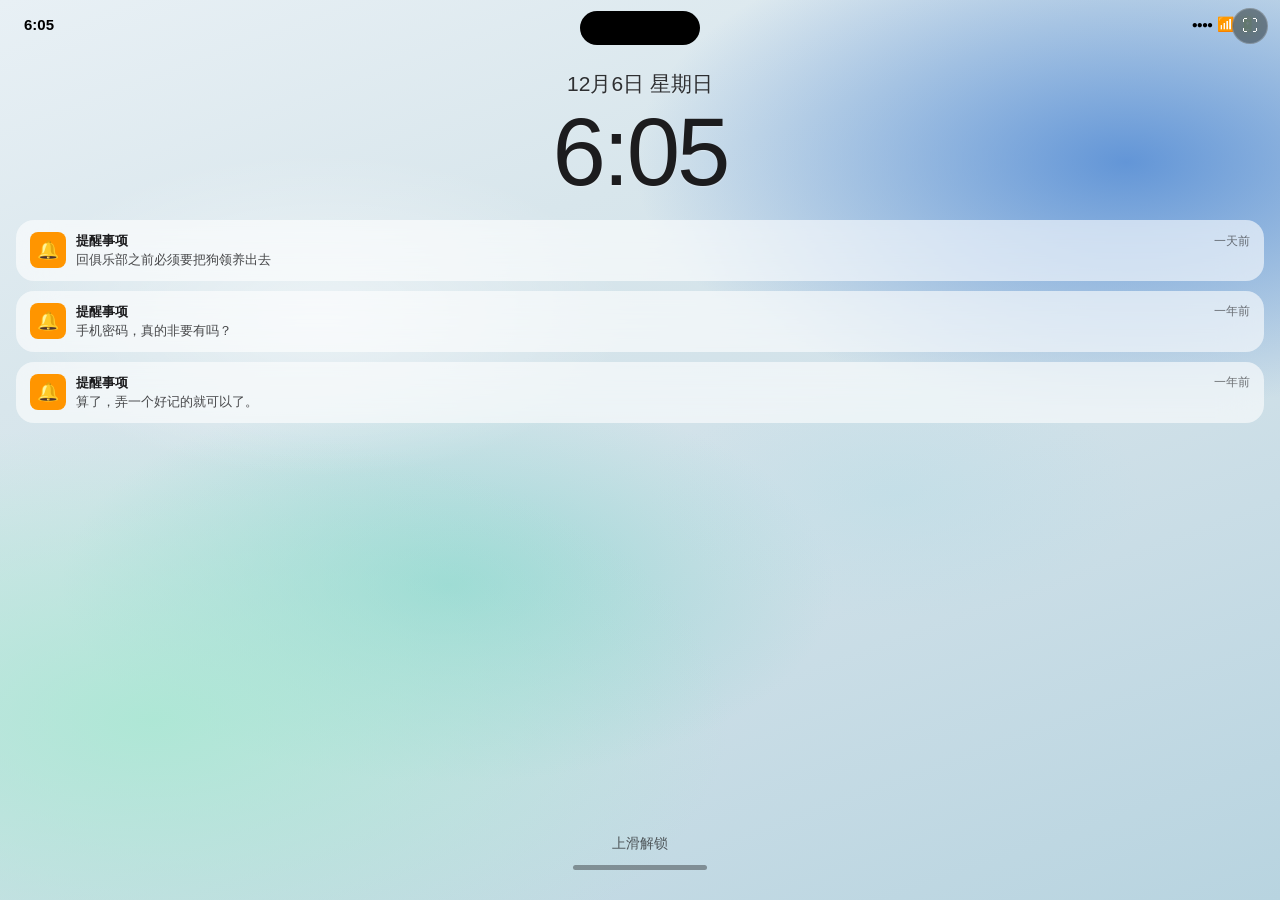
==== standalone.html @ 2657fec5 "Add files via upload" ====
<!DOCTYPE html><html lang="zh-CN"><head><meta charset="UTF-8"><meta name="viewport" content="width=device-width,initial-scale=1.0,maximum-scale=1.0,user-scalable=no"><title>iPhone Simulator</title><style>/* ============================================================
   iPhone Simulator — 样式表
   ============================================================ */
* { margin: 0; padding: 0; box-sizing: border-box; -webkit-tap-highlight-color: transparent; }
html, body {
  width: 100%;
  height: 100%;
  height: calc(var(--vh, 1vh) * 100);
  font-family: -apple-system, BlinkMacSystemFont, "SF Pro Display", "PingFang SC", "Helvetica Neue", sans-serif;
  background: #000;
  overflow: hidden;
  user-select: none;
  -webkit-text-size-adjust: 100%;
  position: fixed;
  top: 0;
  left: 0;
  right: 0;
  bottom: 0;
}

/* ===== 舞台背景 —— 全屏填充 ===== */
.stage {
  width: 100vw;
  height: 100%;
  height: calc(var(--vh, 1vh) * 100);
  min-height: 100%;
  min-height: calc(var(--vh, 1vh) * 100);
  display: block;
  background: #000;
  overflow: hidden;
}

/* ===== iPhone 容器 —— 全屏填充（无外壳边框） ===== */
.phone {
  position: relative;
  width: 100vw;
  height: 100%;
  height: calc(var(--vh, 1vh) * 100);
  min-height: 100%;
  min-height: calc(var(--vh, 1vh) * 100);
  background: #000;
  border-radius: 0;
  padding: 0;
  box-shadow: none;
  border: none;
  overflow: hidden;
}

/* 全屏模式下彻底去边框（兼容旧逻辑） */
.phone.fullscreen {
  width: 100vw !important;
  height: calc(var(--vh, 1vh) * 100) !important;
  border-radius: 0 !important;
  padding: 0 !important;
  box-shadow: none !important;
  border: none !important;
}
.phone.fullscreen .screen {
  border-radius: 0 !important;
}

/* ===== 移动端安全区适配 ===== */
.dynamic-island {
  top: max(8px, env(safe-area-inset-top));
}
.status-bar {
  padding-top: env(safe-area-inset-top);
  height: calc(44px + env(safe-area-inset-top));
}
.home-fab {
  bottom: calc(50px + env(safe-area-inset-bottom));
  right: 20px;
}

/* 全屏按钮 */
.fullscreen-btn {
  position: fixed;
  top: calc(8px + env(safe-area-inset-top));
  right: 12px;
  z-index: 9999;
  width: 36px;
  height: 36px;
  border-radius: 50%;
  background: rgba(0,0,0,0.4);
  backdrop-filter: blur(10px);
  border: 1px solid rgba(255,255,255,0.2);
  color: #fff;
  font-size: 16px;
  display: flex;
  align-items: center;
  justify-content: center;
  cursor: pointer;
}
.fullscreen-btn:active { transform: scale(0.9); }

/* ===== 屏幕 ===== */
.screen {
  position: relative;
  width: 100%;
  height: 100%;
  border-radius: 0;
  overflow: hidden;
  background: #000;
}

/* ===== 视图切换 ===== */
.view {
  position: absolute;
  inset: 0;
  display: none;
  flex-direction: column;
}
.view.active { display: flex; }
/* 只有非 App 视图使用淡入动画，App 视图使用自定义缩放动画 */
.lock-view.active,
.passcode-view.active,
.home-view.active {
  animation: fadeIn 0.3s ease;
}
@keyframes fadeIn { from { opacity: 0; } to { opacity: 1; } }
@keyframes slideUp { from { transform: translateY(100%); } to { transform: translateY(0); } }
@keyframes scaleIn { from { transform: scale(0.8); opacity: 0; } to { transform: scale(1); opacity: 1; } }

/* App 视图层级高于主屏，确保缩放动画时主屏可见于底层 */
.app-view { z-index: 10; }
.home-view { z-index: 1; }

/* ===== 状态栏 ===== */
.status-bar {
  position: absolute;
  top: 0; left: 0; right: 0;
  height: 44px;
  display: flex;
  align-items: center;
  justify-content: space-between;
  padding: 0 24px;
  z-index: 100;
  color: #000;
  font-size: 15px;
  font-weight: 600;
}
/* App 界面内状态栏为深色背景时改白色 */
.app-view .status-bar { color: #fff; }
.status-bar .time { padding-top: 4px; }
.status-right { display: flex; align-items: center; gap: 5px; padding-top: 4px; }
.status-right .signal { font-size: 10px; letter-spacing: -1px; }
.status-right .wifi, .status-right .battery { font-size: 14px; }

/* ===== 灵动岛 ===== */
.dynamic-island {
  position: absolute;
  top: 11px;
  left: 50%;
  transform: translateX(-50%);
  width: 120px;
  height: 34px;
  background: #000;
  border-radius: 20px;
  z-index: 101;
}

/* ===== 锁屏 ===== */
.lock-view { justify-content: flex-start; }
.lock-bottom { margin-top: auto; }
.lock-bg {
  position: absolute;
  inset: 0;
  background:
    radial-gradient(ellipse 75% 55% at 12% 80%, rgba(168, 232, 210, 0.85) 0%, rgba(168, 232, 210, 0) 60%),
    radial-gradient(ellipse 70% 50% at 88% 18%, rgba(70, 130, 210, 0.8) 0%, rgba(70, 130, 210, 0) 55%),
    radial-gradient(ellipse 55% 40% at 35% 65%, rgba(120, 210, 200, 0.6) 0%, transparent 55%),
    linear-gradient(160deg, #e8f0f5 0%, #d8e6ec 30%, #cfe0e8 60%, #b8d4e0 100%);
}
.lock-bg::after {
  content: '';
  position: absolute;
  inset: 0;
  background:
    radial-gradient(ellipse 40% 30% at 25% 35%, rgba(255,255,255,0.5) 0%, transparent 60%),
    radial-gradient(ellipse 35% 25% at 70% 55%, rgba(180, 220, 230, 0.4) 0%, transparent 55%);
}
.lock-content {
  position: relative;
  text-align: center;
  padding-top: 70px;
  color: #1c1c1e;
  z-index: 2;
  text-shadow: 0 1px 2px rgba(255,255,255,0.3);
}
.lock-date { font-size: 21px; font-weight: 500; opacity: 0.9; }
.lock-time { font-size: 96px; font-weight: 200; letter-spacing: -3px; line-height: 1; margin-top: 6px; color: #1c1c1e; }
.lock-hint { color: #1c1c1e; font-size: 14px; opacity: 0.7; margin-bottom: 12px; }
.lock-view .home-indicator { background: #1c1c1e; opacity: 0.4; }

.lock-notifications {
  position: relative;
  z-index: 2;
  padding: 20px 16px 0;
  display: flex !important;
  flex-direction: column !important;
  gap: 10px;
  width: 100%;
  box-sizing: border-box;
  overflow-y: auto;
}
.lock-notif {
  background: rgba(255,255,255,0.6);
  backdrop-filter: blur(20px);
  -webkit-backdrop-filter: blur(20px);
  border-radius: 18px;
  padding: 12px 14px;
  display: flex;
  flex-direction: row;
  gap: 10px;
  align-items: flex-start;
  width: 100%;
  box-sizing: border-box;
}
.lock-notif-icon {
  width: 36px; height: 36px;
  border-radius: 8px;
  display: flex; align-items: center; justify-content: center;
  font-size: 18px;
  flex-shrink: 0;
}
.lock-notif-body { flex: 1; min-width: 0; width: 0; }
.lock-notif-title { font-size: 13px; font-weight: 600; color: #1c1c1e; display: flex; justify-content: space-between; align-items: center; }
.lock-notif-time { font-weight: 400; opacity: 0.6; font-size: 12px; flex-shrink: 0; margin-left: 8px; }
.lock-notif-text { font-size: 13px; color: #1c1c1e; opacity: 0.8; margin-top: 2px; line-height: 1.3; word-break: break-word; }

.lock-bottom {
  position: relative;
  z-index: 2;
  text-align: center;
  padding-bottom: 30px;
}
.lock-hint { color: #1c1c1e; font-size: 14px; opacity: 0.7; margin-bottom: 12px; }

/* ===== Home Indicator ===== */
.home-indicator {
  width: 134px;
  height: 5px;
  background: #1c1c1e;
  border-radius: 3px;
  margin: 8px auto 0;
  cursor: pointer;
  opacity: 0.4;
  position: relative;
  z-index: 50;
}
.lock-view .home-indicator { margin-top: 0; background: #1c1c1e; opacity: 0.4; }
.app-view .home-indicator { background: #000; opacity: 0.3; }

/* ===== 密码界面 ===== */
.passcode-view {
  background: rgba(0,0,0,0.85);
  backdrop-filter: blur(30px);
  justify-content: center;
  align-items: center;
  padding: 0 40px;
}
.passcode-title { color: #fff; font-size: 20px; font-weight: 500; margin-bottom: 30px; }
.passcode-dots { display: flex; gap: 18px; margin-bottom: 40px; }
.passcode-dots span {
  width: 14px; height: 14px;
  border-radius: 50%;
  border: 1.5px solid rgba(255,255,255,0.4);
}
.passcode-dots span.filled { background: #fff; border-color: #fff; }
.passcode-dots span.error { animation: shake 0.4s; border-color: #ff3b30; background: #ff3b30; }
@keyframes shake { 0%,100%{transform:translateX(0);} 25%{transform:translateX(-8px);} 75%{transform:translateX(8px);} }

.keypad {
  display: grid;
  grid-template-columns: repeat(3, 1fr);
  gap: 14px 24px;
  margin-bottom: 20px;
}
.key {
  width: 70px; height: 70px;
  border-radius: 50%;
  background: rgba(255,255,255,0.15);
  border: none;
  color: #fff;
  font-size: 28px;
  font-weight: 400;
  cursor: pointer;
  display: flex;
  flex-direction: column;
  align-items: center;
  justify-content: center;
  transition: background 0.1s;
}
.key:active { background: rgba(255,255,255,0.35); }
.key small { font-size: 9px; letter-spacing: 1px; margin-top: 2px; opacity: 0.8; }
.key-empty { background: transparent; cursor: default; }
.key-delete { font-size: 24px; background: transparent; }
.key-delete:active { background: transparent; opacity: 0.6; }
.passcode-cancel {
  background: none; border: none; color: #0a84ff;
  font-size: 17px; cursor: pointer;
}

/* ===== 主屏幕 ===== */
.home-view { position: relative; height: 100%; min-height: 100%; flex-direction: column; }
.home-bg {
  position: absolute;
  inset: 0;
  background:
    /* 薄荷绿大弧面（左下） */
    radial-gradient(ellipse 75% 55% at 12% 80%, rgba(168, 232, 210, 0.85) 0%, rgba(168, 232, 210, 0) 60%),
    /* 亮蓝弧面（右上） */
    radial-gradient(ellipse 70% 50% at 88% 18%, rgba(70, 130, 210, 0.8) 0%, rgba(70, 130, 210, 0) 55%),
    /* 青色过渡弧（中下） */
    radial-gradient(ellipse 55% 40% at 35% 65%, rgba(120, 210, 200, 0.6) 0%, transparent 55%),
    /* 浅灰白底色 */
    linear-gradient(160deg, #e8f0f5 0%, #d8e6ec 30%, #cfe0e8 60%, #b8d4e0 100%);
}
.home-bg::after {
  content: '';
  position: absolute; inset: 0;
  background:
    /* 高光 */
    radial-gradient(ellipse 40% 30% at 25% 35%, rgba(255,255,255,0.5) 0%, transparent 60%),
    radial-gradient(ellipse 35% 25% at 70% 55%, rgba(180, 220, 230, 0.4) 0%, transparent 55%);
}

.widgets {
  position: relative;
  z-index: 2;
  display: flex;
  gap: 10px;
  padding: 54px 16px 0;
}
.widget {
  flex: 1;
  background: rgba(255,255,255,0.45);
  backdrop-filter: blur(20px);
  -webkit-backdrop-filter: blur(20px);
  border-radius: 18px;
  padding: 12px;
  color: #1c1c1e;
  cursor: pointer;
  min-height: 100px;
}
.calendar-widget { background: rgba(255,255,255,0.9); color: #000; }
.widget-cal-day { font-size: 11px; font-weight: 700; color: #ff3b30; }
.widget-cal-date { font-size: 32px; font-weight: 300; line-height: 1; }
.widget-cal-events { margin-top: 6px; display: flex; flex-direction: column; gap: 3px; }
.cal-event { font-size: 9px; display: flex; align-items: center; gap: 4px; }
.cal-event .dot { width: 6px; height: 6px; border-radius: 50%; }
.cal-event .dot.orange { background: #ff9500; }
.cal-event .dot.blue { background: #0a84ff; }

.weather-widget {
  background: linear-gradient(135deg, #4a90d9, #2e5b8a);
}
.w-city { font-size: 12px; font-weight: 500; }
.w-temp { font-size: 32px; font-weight: 200; line-height: 1; }
.w-desc { font-size: 10px; opacity: 0.9; margin-top: 4px; }

.app-grid {
  position: relative;
  z-index: 2;
  display: grid;
  grid-template-columns: repeat(4, 1fr);
  gap: 18px 8px;
  padding: 20px 20px 0;
  flex: 1;
  align-content: start;
}
.app-icon {
  display: flex;
  flex-direction: column;
  align-items: center;
  gap: 6px;
  cursor: pointer;
  position: relative;
}
.app-icon-img {
  width: 58px; height: 58px;
  border-radius: 14px;
  display: flex;
  align-items: center;
  justify-content: center;
  font-size: 28px;
  box-shadow: 0 2px 6px rgba(0,0,0,0.2);
  position: relative;
}
.app-icon-badge {
  position: absolute;
  top: -4px; right: -4px;
  min-width: 18px; height: 18px;
  background: #ff3b30;
  border-radius: 9px;
  color: #fff;
  font-size: 11px;
  font-weight: 600;
  display: flex;
  align-items: center;
  justify-content: center;
  padding: 0 4px;
}
.app-icon-label {
  color: #1c1c1e;
  font-size: 11px;
  text-align: center;
  text-shadow: 0 1px 2px rgba(255,255,255,0.4);
}

.search-bar {
  position: relative;
  z-index: 2;
  margin: 0 20px 8px;
  background: rgba(255,255,255,0.5);
  backdrop-filter: blur(20px);
  -webkit-backdrop-filter: blur(20px);
  border-radius: 12px;
  padding: 8px 14px;
  color: #1c1c1e;
  font-size: 14px;
  display: flex;
  align-items: center;
  gap: 6px;
  cursor: pointer;
}

.dock {
  position: relative;
  z-index: 2;
  display: flex;
  justify-content: space-around;
  background: rgba(255,255,255,0.4);
  backdrop-filter: blur(30px);
  -webkit-backdrop-filter: blur(30px);
  border-radius: 28px;
  margin: 0 12px 10px;
  padding: 12px 8px;
}

/* ===== App 图标颜色 ===== */
.icon-messages { background: linear-gradient(135deg, #5cf25c, #2eb82e); }
.icon-phone { background: linear-gradient(135deg, #65f38f, #28c253); }
.icon-safari { background: linear-gradient(135deg, #3aa8ff, #0f5fe0); }
.icon-music { background: linear-gradient(135deg, #ff5e62, #ff2d55); }
.icon-photos { background: linear-gradient(135deg, #fff, #e8e8e8); }
.icon-camera { background: linear-gradient(135deg, #6e6e73, #3a3a3c); }
.icon-notes { background: linear-gradient(135deg, #ffe27a, #ffc933); color: #000; }
.icon-weather { background: linear-gradient(135deg, #53b5ff, #1f6fe0); }
.icon-clock { background: #000; color: #fff; }
.icon-calendar { background: #fff; color: #000; }
.icon-settings { background: linear-gradient(135deg, #a7adb6, #6d727b); }
.icon-mail { background: linear-gradient(135deg, #3fb0ff, #0a6cf5); }
.icon-maps { background: linear-gradient(135deg, #a8e6a3, #6fcf6f); color: #000; }

/* ===== App 通用界面 ===== */
.app-view {
  background: #f2f2f7;
  height: 100%;
  transform-origin: center center;
  will-change: transform, opacity;
}
.app-content {
  position: absolute;
  top: 0; left: 0; right: 0; bottom: 0;
  overflow-y: auto;
  padding-top: 44px;
  background: #f2f2f7;
  -webkit-overflow-scrolling: touch;
}
/* 聊天详情占满整个 app-content */
.app-content .chat-detail {
  position: absolute;
  top: 44px; left: 0; right: 0; bottom: 0;
  display: flex;
  flex-direction: column;
}

/* 返回桌面浮动按钮 */
.home-fab {
  position: absolute;
  bottom: 50px;
  right: 16px;
  width: 44px;
  height: 44px;
  border-radius: 50%;
  background: rgba(0, 0, 0, 0.55);
  backdrop-filter: blur(10px);
  -webkit-backdrop-filter: blur(10px);
  border: 1px solid rgba(255,255,255,0.2);
  color: #fff;
  font-size: 20px;
  display: flex;
  align-items: center;
  justify-content: center;
  cursor: pointer;
  z-index: 200;
  box-shadow: 0 2px 10px rgba(0,0,0,0.3);
  transition: transform 0.15s, background 0.15s;
}
.home-fab:active {
  transform: scale(0.9);
  background: rgba(0, 0, 0, 0.75);
}
.app-header {
  position: sticky;
  top: 0;
  background: rgba(242,242,247,0.85);
  backdrop-filter: blur(20px);
  -webkit-backdrop-filter: blur(20px);
  padding: 6px 16px 10px;
  z-index: 10;
}
.app-title { font-size: 28px; font-weight: 700; color: #000; }
.app-subtitle { font-size: 13px; color: #8e8e93; margin-top: 2px; }

/* iOS 风格导航栏 */
.app-nav {
  display: flex;
  align-items: center;
  padding: 8px 12px;
  background: rgba(242,242,247,0.9);
  backdrop-filter: blur(20px);
  -webkit-backdrop-filter: blur(20px);
  border-bottom: 0.5px solid #c6c6c8;
  position: sticky;
  top: 0;
  z-index: 10;
}
.nav-back {
  background: none;
  border: none;
  font-size: 16px;
  color: #0a84ff;
  cursor: pointer;
  padding: 4px 8px;
  display: flex;
  align-items: center;
  gap: 2px;
  font-weight: 400;
  min-width: 44px;
}
.nav-back:active { opacity: 0.5; }
.nav-back svg { display: block; }
.nav-title {
  flex: 1;
  text-align: center;
  font-size: 17px;
  font-weight: 600;
  color: #000;
}
.nav-right { width: 60px; }

/* ===== 短信 App ===== */
.chat-list { padding: 8px 0; }
.chat-item {
  display: flex;
  align-items: center;
  gap: 12px;
  padding: 10px 16px;
  cursor: pointer;
  border-bottom: 0.5px solid #c6c6c8;
}
.chat-item:active { background: #e5e5ea; }
.chat-avatar {
  width: 46px; height: 46px;
  border-radius: 50%;
  background: linear-gradient(135deg, #a8c0ff, #3f5efb);
  display: flex;
  align-items: center;
  justify-content: center;
  color: #fff;
  font-size: 18px;
  font-weight: 600;
  flex-shrink: 0;
}
.chat-info { flex: 1; min-width: 0; }
.chat-top { display: flex; justify-content: space-between; align-items: baseline; }
.chat-name { font-size: 16px; font-weight: 600; color: #000; }
.chat-time { font-size: 12px; color: #8e8e93; }
.chat-preview {
  font-size: 14px;
  color: #8e8e93;
  overflow: hidden;
  text-overflow: ellipsis;
  white-space: nowrap;
  margin-top: 2px;
}
.chat-badge {
  min-width: 20px; height: 20px;
  background: #ff3b30;
  border-radius: 10px;
  color: #fff;
  font-size: 12px;
  font-weight: 600;
  display: flex;
  align-items: center;
  justify-content: center;
  padding: 0 6px;
}

/* 聊天详情 */
.chat-detail { display: flex; flex-direction: column; height: 100%; }
.chat-header {
  display: flex;
  align-items: center;
  gap: 8px;
  padding: 6px 16px 8px;
  background: rgba(242,242,247,0.85);
  backdrop-filter: blur(20px);
  border-bottom: 0.5px solid #c6c6c8;
}
.chat-back { font-size: 16px; color: #0a84ff; cursor: pointer; background: none; border: none; }
.chat-header-name { font-size: 16px; font-weight: 600; flex: 1; text-align: center; }
.chat-messages {
  flex: 1;
  overflow-y: auto;
  padding: 12px 12px;
  display: flex;
  flex-direction: column;
  gap: 4px;
  background: #fff;
}
.msg-date { text-align: center; font-size: 11px; color: #8e8e93; padding: 8px 0; }
.msg { max-width: 75%; padding: 8px 12px; border-radius: 8px; font-size: 15px; line-height: 1.3; word-wrap: break-word; position: relative; }
.msg.them { background: #fff; color: #000; align-self: flex-start; border-bottom-left-radius: 2px; }
.msg.me { background: #95EC69; color: #000; align-self: flex-end; border-bottom-right-radius: 2px; }
.msg-time { font-size: 10px; color: #8e8e93; align-self: flex-end; margin: 0 4px; }
.msg-system { background: rgba(0,0,0,0.08); color: #666; font-size: 12px; padding: 6px 12px; border-radius: 12px; align-self: center; margin: 8px 0; }

/* 微信专用样式 —— 深色主题 */
.wx-list-wrap {
  display: flex;
  flex-direction: column;
  height: 100%;
  background: #1a1a1a;
  color: #fff;
}
.wx-list-header {
  display: flex;
  align-items: center;
  justify-content: space-between;
  padding: 10px 16px;
  background: #1a1a1a;
  border-bottom: 0.5px solid #2a2a2a;
}
.wx-list-title {
  font-size: 17px;
  font-weight: 600;
  color: #fff;
}
.wx-list-count {
  font-size: 17px;
  font-weight: 600;
  color: #fff;
  margin-left: 2px;
}
.wx-list-actions {
  display: flex;
  gap: 18px;
}
.wx-action-icon {
  font-size: 18px;
  color: #fff;
  cursor: pointer;
  user-select: none;
}
.wx-chat-list {
  flex: 1;
  overflow-y: auto;
  background: #1a1a1a;
}
.wx-chat-item {
  display: flex;
  align-items: center;
  gap: 12px;
  padding: 10px 14px;
  cursor: pointer;
  border-bottom: 0.5px solid #2a2a2a;
  transition: background 0.1s;
}
.wx-chat-item:active {
  background: #2a2a2a;
}
.wx-chat-avatar {
  position: relative;
  width: 48px;
  height: 48px;
  border-radius: 8px;
  overflow: hidden;
  flex-shrink: 0;
  display: flex;
  align-items: center;
  justify-content: center;
  color: #fff;
  font-size: 18px;
  font-weight: 600;
}
.wx-unread-dot {
  position: absolute;
  top: -4px;
  right: -4px;
  min-width: 18px;
  height: 18px;
  background: #fa5151;
  border-radius: 9px;
  color: #fff;
  font-size: 11px;
  font-weight: 600;
  display: flex;
  align-items: center;
  justify-content: center;
  padding: 0 5px;
  border: 1.5px solid #1a1a1a;
  box-sizing: border-box;
}
.wx-chat-body {
  flex: 1;
  min-width: 0;
}
.wx-chat-row1 {
  display: flex;
  justify-content: space-between;
  align-items: baseline;
}
.wx-chat-name {
  font-size: 16px;
  font-weight: 500;
  color: #fff;
  overflow: hidden;
  text-overflow: ellipsis;
  white-space: nowrap;
}
.wx-chat-time {
  font-size: 12px;
  color: #888;
  flex-shrink: 0;
  margin-left: 8px;
}
.wx-chat-row2 {
  margin-top: 3px;
}
.wx-chat-preview {
  font-size: 13px;
  color: #888;
  overflow: hidden;
  text-overflow: ellipsis;
  white-space: nowrap;
}
.wx-tabbar {
  display: flex;
  background: #1a1a1a;
  border-top: 0.5px solid #2a2a2a;
}
.wx-tab {
  flex: 1;
  display: flex;
  flex-direction: column;
  align-items: center;
  gap: 2px;
  padding: 6px 0 4px;
  cursor: pointer;
  color: #888;
}
.wx-tab.active {
  color: #07C160;
}
.wx-tab-icon {
  font-size: 20px;
}
.wx-tab-label {
  font-size: 10px;
}

/* 微信「发现」页 */
.wx-discover-wrap {
  display: flex;
  flex-direction: column;
  height: 100%;
  background: #1a1a1a;
  color: #fff;
}
.wx-discover-list {
  flex: 1;
  overflow-y: auto;
  background: #1a1a1a;
  padding: 8px 0;
}
.wx-discover-item {
  display: flex;
  align-items: center;
  gap: 14px;
  padding: 14px 16px;
  cursor: pointer;
  border-bottom: 0.5px solid #2a2a2a;
  transition: background 0.1s;
}
.wx-discover-item:active {
  background: #2a2a2a;
}
.wx-discover-icon {
  width: 28px;
  height: 28px;
  border-radius: 6px;
  display: flex;
  align-items: center;
  justify-content: center;
  font-size: 16px;
  flex-shrink: 0;
}
.wx-discover-icon.moments-icon {
  background: linear-gradient(135deg, #4a90d9, #2e5b8a);
}
.wx-discover-name {
  flex: 1;
  font-size: 16px;
  color: #fff;
}
.wx-discover-arrow {
  color: #555;
  font-size: 20px;
  font-weight: 300;
}

/* 微信聊天详情 —— 深色主题 */
.wx-chat-detail {
  display: flex;
  flex-direction: column;
  height: 100%;
  background: #1a1a1a;
}
.wx-chat-header {
  display: flex;
  align-items: center;
  gap: 8px;
  padding: 8px 12px;
  background: #1a1a1a;
  border-bottom: 0.5px solid #2a2a2a;
}
.wx-chat-back {
  background: none;
  border: none;
  font-size: 16px;
  color: #fff;
  cursor: pointer;
  padding: 0 8px;
  font-weight: 400;
  display: flex;
  align-items: center;
  min-width: 44px;
}
.wx-chat-back svg { display: block; }
.wx-chat-header-name {
  flex: 1;
  text-align: center;
  font-size: 16px;
  font-weight: 600;
  color: #fff;
}
.wx-chat-messages {
  flex: 1;
  overflow-y: auto;
  padding: 12px 12px;
  display: flex;
  flex-direction: column;
  gap: 4px;
  background: #1a1a1a;
}
.wx-chat-messages .msg-date { text-align: center; font-size: 11px; color: #888; padding: 8px 0; }
.wx-chat-messages .msg-row {
  display: flex;
  align-items: flex-start;
  gap: 8px;
  margin-bottom: 2px;
}
.wx-chat-messages .msg-row.them-row {
  justify-content: flex-start;
}
.wx-chat-messages .msg-row.me-row {
  justify-content: flex-end;
}
.wx-chat-messages .msg-avatar {
  width: 36px;
  height: 36px;
  border-radius: 6px;
  overflow: hidden;
  flex-shrink: 0;
  background: #2a2a2a;
}
.wx-chat-messages .msg-avatar img {
  width: 100%;
  height: 100%;
  object-fit: cover;
  border-radius: 6px;
}
.wx-chat-messages .msg-avatar.me-avatar svg {
  width: 100%;
  height: 100%;
  border-radius: 6px;
}
.wx-chat-messages .msg-bubble-wrap {
  display: flex;
  flex-direction: column;
  max-width: 70%;
}
.wx-chat-messages .msg-row.me-row .msg-bubble-wrap {
  align-items: flex-end;
}
.wx-chat-messages .msg { max-width: 100%; padding: 8px 12px; border-radius: 8px; font-size: 15px; line-height: 1.3; word-wrap: break-word; }
.wx-chat-messages .msg.them { background: #2a2a2a; color: #fff; border-bottom-left-radius: 2px; }
.wx-chat-messages .msg.me { background: #95EC69; color: #000; border-bottom-right-radius: 2px; }
.wx-chat-messages .msg-time { font-size: 10px; color: #888; margin: 2px 4px; }
.wx-chat-messages .msg-system {
  align-self: center;
  background: rgba(120,120,128,0.32);
  color: #ccc;
  font-size: 12px;
  padding: 6px 12px;
  border-radius: 12px;
  margin: 6px 0;
  max-width: 85%;
  text-align: center;
}
.wx-chat-typing {
  display: flex;
  gap: 4px;
  padding: 8px 16px;
  align-items: center;
  background: #1a1a1a;
}
.wx-chat-typing span {
  width: 8px; height: 8px;
  border-radius: 50%;
  background: #555;
  animation: typingBounce 1.2s infinite ease-in-out;
}
.wx-chat-typing span:nth-child(2) { animation-delay: 0.15s; }
.wx-chat-typing span:nth-child(3) { animation-delay: 0.3s; }
.wx-input-area {
  display: flex;
  align-items: center;
  gap: 8px;
  padding: 8px 12px;
  background: #1a1a1a;
  border-top: 0.5px solid #2a2a2a;
}
.wx-input-voice {
  width: 36px;
  height: 36px;
  border-radius: 50%;
  background: #2a2a2a;
  border: none;
  color: #fff;
  font-size: 18px;
  display: flex;
  align-items: center;
  justify-content: center;
  cursor: pointer;
  flex-shrink: 0;
}
.wx-input-voice:active { background: #3a3a3a; }
.wx-input-voice:disabled { opacity: 0.5; cursor: default; }
.wx-input {
  flex: 1;
  border: none;
  border-radius: 8px;
  padding: 9px 14px;
  font-size: 15px;
  background: #2a2a2a;
  color: #fff;
  outline: none;
  min-width: 0;
}
.wx-input::placeholder { color: #666; }
.wx-input-icon {
  width: 36px;
  height: 36px;
  border-radius: 50%;
  background: #2a2a2a;
  border: none;
  color: #fff;
  font-size: 18px;
  display: flex;
  align-items: center;
  justify-content: center;
  cursor: pointer;
  flex-shrink: 0;
}
.wx-input-icon:active { background: #3a3a3a; }
.wx-input-icon:disabled { opacity: 0.5; cursor: default; }
.wx-chat-skip {
  background: none;
  border: none;
  font-size: 16px;
  color: #888;
  cursor: pointer;
  padding: 4px 8px;
  border-radius: 8px;
}

/* 输入中指示器 */
.chat-typing {
  display: flex;
  gap: 4px;
  padding: 8px 16px;
  align-items: center;
}
.chat-typing span {
  width: 8px; height: 8px;
  border-radius: 50%;
  background: #c7c7cc;
  animation: typingBounce 1.2s infinite ease-in-out;
}
.chat-typing span:nth-child(2) { animation-delay: 0.15s; }
.chat-typing span:nth-child(3) { animation-delay: 0.3s; }
@keyframes typingBounce {
  0%, 60%, 100% { transform: translateY(0); opacity: 0.5; }
  30% { transform: translateY(-6px); opacity: 1; }
}

/* 跳过动画按钮 */
.chat-skip {
  background: none;
  border: none;
  font-size: 16px;
  color: #0a84ff;
  cursor: pointer;
  padding: 4px 8px;
  border-radius: 8px;
}
.chat-skip:active { background: rgba(10,132,255,0.1); }

/* ===== 备忘录 App ===== */
.notes-list { padding: 8px 0; }
.note-item {
  padding: 12px 16px;
  border-bottom: 0.5px solid #c6c6c8;
  cursor: pointer;
}
.note-item:active { background: #e5e5ea; }
.note-title { font-size: 16px; font-weight: 600; color: #000; }
.note-preview { font-size: 14px; color: #8e8e93; margin-top: 2px; overflow: hidden; text-overflow: ellipsis; white-space: nowrap; }
.note-detail { padding: 16px; background: #fff; min-height: 100%; }
.note-detail-title { font-size: 22px; font-weight: 700; margin-bottom: 12px; }
.note-detail-body { font-size: 16px; line-height: 1.6; color: #1c1c1e; white-space: pre-wrap; }

/* ===== 照片 App ===== */
.photos-grid {
  display: grid;
  grid-template-columns: repeat(3, 1fr);
  gap: 2px;
  padding: 2px;
}
.photo-thumb {
  aspect-ratio: 1;
  background: linear-gradient(135deg, #667eea, #764ba2);
  cursor: pointer;
}

/* ===== 天气 App ===== */
.weather-app {
  background: linear-gradient(180deg, #4a90d9 0%, #2e5b8a 100%);
  color: #fff;
  min-height: 100%;
  padding: 20px;
  text-align: center;
}
.weather-city { font-size: 32px; font-weight: 400; }
.weather-temp { font-size: 80px; font-weight: 200; }
.weather-desc { font-size: 18px; opacity: 0.9; }
.weather-range { font-size: 16px; opacity: 0.8; margin-top: 4px; }

/* ===== 时钟 App ===== */
.clock-app { padding: 20px; }
.clock-face {
  width: 250px; height: 250px;
  border-radius: 50%;
  background: #000;
  margin: 40px auto;
  position: relative;
  border: 4px solid #333;
}
.clock-hand {
  position: absolute;
  left: 50%;
  bottom: 50%;
  transform-origin: bottom center;
  background: #fff;
  border-radius: 2px;
}
.clock-hour { width: 4px; height: 60px; margin-left: -2px; }
.clock-min { width: 3px; height: 85px; margin-left: -1.5px; }
.clock-sec { width: 1px; height: 90px; margin-left: -0.5px; background: #ff9500; }
.clock-center {
  position: absolute;
  width: 10px; height: 10px;
  background: #ff9500;
  border-radius: 50%;
  top: 50%; left: 50%;
  transform: translate(-50%, -50%);
  z-index: 5;
}
.clock-digital { text-align: center; font-size: 40px; font-weight: 200; color: #000; }

/* ===== 设置 App ===== */
.settings-list { background: #fff; margin: 16px; border-radius: 12px; overflow: hidden; }
.settings-item {
  display: flex;
  align-items: center;
  gap: 12px;
  padding: 12px 16px;
  border-bottom: 0.5px solid #e5e5ea;
  cursor: pointer;
}
.settings-item:last-child { border-bottom: none; }
.settings-icon {
  width: 30px; height: 30px;
  border-radius: 7px;
  display: flex;
  align-items: center;
  justify-content: center;
  color: #fff;
  font-size: 16px;
}
.settings-label { flex: 1; font-size: 16px; }

/* ===== 日历 App ===== */
.cal-app { padding: 16px; }
.cal-month-title { font-size: 22px; font-weight: 700; margin-bottom: 12px; }
.cal-grid { display: grid; grid-template-columns: repeat(7, 1fr); gap: 4px; text-align: center; }
.cal-day-name { font-size: 11px; color: #8e8e93; padding: 6px 0; }
.cal-day {
  padding: 8px 0;
  font-size: 15px;
  border-radius: 50%;
  cursor: pointer;
}
.cal-day.today { background: #ff3b30; color: #fff; }
.cal-day.has-event { color: #0a84ff; font-weight: 600; }
.cal-events-list { margin-top: 20px; }
.cal-event-item {
  display: flex;
  gap: 10px;
  padding: 10px 0;
  border-bottom: 0.5px solid #e5e5ea;
}
.cal-event-bar { width: 4px; border-radius: 2px; }

/* ===== 滚动条 ===== */
.app-content::-webkit-scrollbar, .chat-messages::-webkit-scrollbar { width: 0; }

/* ===== 系统消息 ===== */
.msg-system {
  align-self: center;
  background: rgba(120,120,128,0.16);
  color: #3c3c43;
  font-size: 12px;
  padding: 6px 12px;
  border-radius: 12px;
  margin: 6px 0;
  max-width: 85%;
  text-align: center;
}

/* ===== 语音备忘录 App ===== */
.vm-list { padding: 8px 0; }
.vm-item {
  display: flex;
  align-items: center;
  gap: 12px;
  padding: 14px 16px;
  border-bottom: 0.5px solid #e5e5ea;
  cursor: pointer;
  background: #fff;
}
.vm-item:active { background: #f2f2f7; }
.vm-play-btn {
  width: 36px; height: 36px;
  border-radius: 50%;
  background: #ff3b30;
  color: #fff;
  display: flex;
  align-items: center;
  justify-content: center;
  font-size: 14px;
  flex-shrink: 0;
}
.vm-info { flex: 1; min-width: 0; }
.vm-title { font-size: 16px; font-weight: 600; color: #000; }
.vm-meta { font-size: 12px; color: #8e8e93; margin-top: 2px; }
.vm-wave-mini {
  display: flex;
  align-items: center;
  gap: 2px;
  height: 24px;
}
.vm-wave-mini span {
  width: 2px;
  background: #ff3b30;
  border-radius: 1px;
}

/* 语音备忘录详情 */
.vm-detail { padding: 16px; }
.vm-detail-title { font-size: 22px; font-weight: 700; text-align: center; }
.vm-detail-date { font-size: 13px; color: #8e8e93; text-align: center; margin-top: 4px; }

.vm-player {
  margin: 24px 0;
  padding: 20px;
  background: #fff;
  border-radius: 16px;
  text-align: center;
}
.vm-big-play {
  width: 56px; height: 56px;
  border-radius: 50%;
  background: #ff3b30;
  color: #fff;
  display: flex;
  align-items: center;
  justify-content: center;
  font-size: 20px;
  margin: 0 auto 16px;
  cursor: pointer;
}
.vm-wave-big {
  display: flex;
  align-items: center;
  justify-content: center;
  gap: 3px;
  height: 60px;
  margin-bottom: 12px;
}
.vm-bar {
  width: 3px;
  background: #c7c7cc;
  border-radius: 2px;
  transition: background 0.1s;
}
.vm-bar.active { background: #ff3b30; }
.vm-time {
  display: flex;
  justify-content: space-between;
  font-size: 12px;
  color: #8e8e93;
}

/* 转写文本 */
.vm-transcript {
  background: #fff;
  border-radius: 16px;
  padding: 16px;
}
.vm-transcript-title {
  font-size: 15px;
  font-weight: 600;
  margin-bottom: 12px;
  color: #8e8e93;
}
.vm-segment {
  padding: 10px 0;
  border-bottom: 0.5px solid #f2f2f7;
}
.vm-segment:last-child { border-bottom: none; }
.vm-seg-head {
  display: flex;
  justify-content: space-between;
  align-items: baseline;
  margin-bottom: 4px;
}
.vm-speaker { font-size: 14px; font-weight: 600; }
.vm-seg-time { font-size: 11px; color: #8e8e93; }
.vm-seg-text { font-size: 15px; color: #1c1c1e; line-height: 1.4; }

/* ===== iOS 风格顶部通知横幅 ===== */
.notification-banner-container {
  position: absolute;
  top: 44px;
  left: 0;
  right: 0;
  z-index: 500;
  padding: 8px 12px 0;
  pointer-events: none;
}
.notification-banner {
  pointer-events: auto;
  background: rgba(255, 255, 255, 0.72);
  backdrop-filter: blur(30px);
  -webkit-backdrop-filter: blur(30px);
  border-radius: 18px;
  padding: 12px 14px;
  display: flex;
  align-items: flex-start;
  gap: 10px;
  margin-bottom: 8px;
  box-shadow: 0 4px 20px rgba(0, 0, 0, 0.12);
  cursor: pointer;
  transform: translateY(-120%);
  opacity: 0;
  transition: transform 0.45s cubic-bezier(0.34, 1.56, 0.64, 1), opacity 0.35s ease;
}
.notification-banner.show {
  transform: translateY(0);
  opacity: 1;
}
.notification-banner.hide {
  transform: translateY(-120%);
  opacity: 0;
  transition: transform 0.3s ease, opacity 0.25s ease;
}
.notif-banner-icon {
  width: 36px;
  height: 36px;
  border-radius: 8px;
  flex-shrink: 0;
  overflow: hidden;
  display: flex;
  align-items: center;
  justify-content: center;
}
.notif-banner-body {
  flex: 1;
  min-width: 0;
}
.notif-banner-title-row {
  display: flex;
  justify-content: space-between;
  align-items: center;
  gap: 8px;
}
.notif-banner-app {
  font-size: 12px;
  font-weight: 600;
  color: #1c1c1e;
  text-transform: uppercase;
  letter-spacing: 0.3px;
}
.notif-banner-time {
  font-size: 11px;
  color: #8e8e93;
  flex-shrink: 0;
}
.notif-banner-text {
  font-size: 14px;
  color: #1c1c1e;
  margin-top: 2px;
  line-height: 1.35;
  word-break: break-word;
  display: -webkit-box;
  -webkit-line-clamp: 3;
  -webkit-box-orient: vertical;
  overflow: hidden;
}

/* ============================================================
   朋友圈（Moments）页面 —— 深色主题
   ============================================================ */
.moments-wrap {
  display: flex;
  flex-direction: column;
  height: 100%;
  background: #1a1a1a;
  color: #fff;
}
.moments-header {
  display: flex;
  align-items: center;
  justify-content: space-between;
  padding: 10px 16px;
  background: #1a1a1a;
  border-bottom: 0.5px solid #2a2a2a;
}
.moments-header .nav-back {
  background: none;
  border: none;
  font-size: 24px;
  color: #fff;
  cursor: pointer;
  padding: 0 8px;
  font-weight: 300;
}
.moments-header .nav-title {
  flex: 1;
  text-align: center;
  font-size: 16px;
  font-weight: 600;
  color: #fff;
}
.moments-header .nav-right {
  width: 40px;
  text-align: right;
  font-size: 18px;
  cursor: pointer;
  color: #fff;
}

.moments-cover {
  width: 100%;
  height: 180px;
  background: linear-gradient(135deg, #2c3e50, #4a6278);
  position: relative;
  overflow: hidden;
}
.moments-cover::after {
  content: '';
  position: absolute;
  inset: 0;
  background: radial-gradient(circle at 70% 30%, rgba(255,255,255,0.1), transparent 50%);
}
.moments-profile {
  display: flex;
  align-items: flex-end;
  padding: 0 16px;
  margin-top: -30px;
  position: relative;
  z-index: 1;
}
.moments-avatar {
  width: 60px;
  height: 60px;
  border-radius: 8px;
  background: linear-gradient(135deg, #5a8dee, #3a6fd8);
  display: flex;
  align-items: center;
  justify-content: center;
  color: #fff;
  font-size: 24px;
  font-weight: 600;
  border: 3px solid #1a1a1a;
  flex-shrink: 0;
  overflow: hidden;
}
.moments-profile-info {
  margin-left: 12px;
  margin-bottom: 8px;
  flex: 1;
}
.moments-name {
  font-size: 17px;
  font-weight: 600;
  color: #fff;
}
.moments-signature {
  margin-top: 4px;
  font-size: 13px;
  color: #aaa;
  font-weight: 400;
}

.moments-feed {
  flex: 1;
  overflow-y: auto;
  padding: 12px 0;
}
.moment-item {
  display: flex;
  gap: 12px;
  padding: 14px 16px;
  border-bottom: 0.5px solid #2a2a2a;
}
.moment-avatar {
  width: 40px;
  height: 40px;
  border-radius: 6px;
  flex-shrink: 0;
  display: flex;
  align-items: center;
  justify-content: center;
  color: #fff;
  font-size: 16px;
  font-weight: 600;
}
.moment-body {
  flex: 1;
  min-width: 0;
}
.moment-author {
  font-size: 15px;
  font-weight: 600;
  color: #9ec5ff;
}
.moment-text {
  font-size: 15px;
  color: #fff;
  margin-top: 4px;
  line-height: 1.4;
  word-break: break-word;
}
.moment-images {
  display: flex;
  gap: 6px;
  margin-top: 8px;
  flex-wrap: wrap;
}
.moment-img {
  width: 80px;
  height: 80px;
  border-radius: 4px;
}
.moment-footer {
  margin-top: 8px;
  display: flex;
  justify-content: space-between;
  align-items: center;
}
.moment-time {
  font-size: 12px;
  color: #888;
}
.moment-actions {
  display: flex;
  gap: 16px;
  font-size: 14px;
  color: #888;
}
.moment-comments {
  margin-top: 8px;
  background: #252525;
  border-radius: 6px;
  padding: 8px 10px;
}
.moment-comment {
  font-size: 13px;
  color: #ddd;
  line-height: 1.5;
}
.moment-comment b {
  color: #9ec5ff;
  font-weight: 500;
}
.moment-likes {
  font-size: 13px;
  color: #9ec5ff;
  margin-bottom: 4px;
}

/* 朋友圈发布（编辑）页 */
.moments-compose {
  display: flex;
  flex-direction: column;
  height: 100%;
  background: #1a1a1a;
}
.moments-compose-header {
  display: flex;
  align-items: center;
  justify-content: space-between;
  padding: 10px 16px;
  background: #1a1a1a;
  border-bottom: 0.5px solid #2a2a2a;
}
.moments-compose-header .compose-cancel {
  background: none;
  border: none;
  color: #888;
  font-size: 15px;
  cursor: pointer;
  padding: 4px 8px;
}
.moments-compose-header .compose-title {
  font-size: 16px;
  font-weight: 600;
  color: #fff;
}
.moments-compose-header .compose-send {
  background: #07C160;
  color: #fff;
  border: none;
  border-radius: 6px;
  padding: 5px 14px;
  font-size: 14px;
  cursor: pointer;
}
.moments-compose-header .compose-send:disabled {
  background: #2a5a3a;
  color: #666;
  cursor: not-allowed;
}
.moments-compose-body {
  flex: 1;
  padding: 16px;
  overflow-y: auto;
}
.moments-compose-textarea {
  width: 100%;
  min-height: 160px;
  background: transparent;
  border: none;
  color: #fff;
  font-size: 16px;
  line-height: 1.5;
  outline: none;
  resize: none;
  font-family: inherit;
}
.moments-compose-textarea::placeholder {
  color: #555;
}
.moments-compose-hint {
  font-size: 12px;
  color: #666;
  margin-top: 12px;
  line-height: 1.5;
}
.moments-compose-cursor {
  display: inline-block;
  width: 2px;
  height: 20px;
  background: #07C160;
  margin-left: 1px;
  margin-right: 1px;
  vertical-align: middle;
  border-radius: 1px;
  box-shadow: 0 0 6px rgba(7, 193, 96, 0.8);
  animation: cursorBlink 0.8s step-end infinite, cursorGlow 1.6s ease-in-out infinite, cursorPop 0.14s ease-out;
}
@keyframes cursorBlink {
  0%, 100% { opacity: 1; }
  50% { opacity: 0; }
}
@keyframes cursorGlow {
  0%, 100% { box-shadow: 0 0 4px rgba(7, 193, 96, 0.6); }
  50% { box-shadow: 0 0 10px rgba(7, 193, 96, 1); }
}
@keyframes cursorPop {
  0% { transform: scaleY(0.2); opacity: 0.3; }
  60% { transform: scaleY(1.15); opacity: 1; }
  100% { transform: scaleY(1); opacity: 1; }
}

/* ============================================================
   模拟 26 键键盘
   ============================================================ */
.keyboard {
  background: #2a2a2a;
  padding: 6px 4px 8px;
  border-top: 0.5px solid #3a3a3a;
  user-select: none;
  transform: translateY(100%);
  opacity: 0;
  transition: transform 0.35s cubic-bezier(0.32, 0.72, 0, 1), opacity 0.25s ease;
}
.keyboard.show {
  transform: translateY(0);
  opacity: 1;
}
.keyboard-row {
  display: flex;
  justify-content: center;
  gap: 5px;
  margin-bottom: 6px;
}
.keyboard-key {
  flex: 1;
  max-width: 32px;
  height: 38px;
  background: #4a4a4a;
  border: none;
  border-radius: 5px;
  color: #fff;
  font-size: 16px;
  font-weight: 500;
  display: flex;
  align-items: center;
  justify-content: center;
  cursor: pointer;
  transition: background 0.08s, transform 0.05s;
  box-shadow: 0 1px 0 #1a1a1a;
}
.keyboard-key.wide {
  max-width: 48px;
  flex: 1.5;
}
.keyboard-key.space {
  max-width: none;
  flex: 4;
  font-size: 13px;
  color: #aaa;
}
.keyboard-key.return {
  max-width: 80px;
  flex: 2.5;
  font-size: 13px;
}
.keyboard-key:active,
.keyboard-key.pressed {
  background: #6a6a6a;
  transform: scale(0.96);
}
.keyboard-key.highlight {
  background: #07C160;
  color: #fff;
  animation: keyBounce 0.2s cubic-bezier(0.34, 1.56, 0.64, 1);
  z-index: 5;
  box-shadow: 0 0 0 2px rgba(7, 193, 96, 0.4), 0 1px 0 #1a1a1a;
}
@keyframes keyBounce {
  0% { transform: scale(1); }
  35% { transform: scale(0.78); }
  65% { transform: scale(1.12); }
  100% { transform: scale(1); }
}

/* App 锁定遮罩 / 不可用提示 */
.app-locked-hint {
  position: absolute;
  top: 50%;
  left: 50%;
  transform: translate(-50%, -50%);
  background: rgba(0,0,0,0.8);
  color: #fff;
  padding: 12px 20px;
  border-radius: 10px;
  font-size: 14px;
  z-index: 9999;
  animation: toastIn 0.2s ease, toastOut 0.3s ease 1.7s forwards;
  text-align: center;
  pointer-events: none;
}
@keyframes toastIn {
  from { opacity: 0; transform: translate(-50%, -40%); }
  to { opacity: 1; transform: translate(-50%, -50%); }
}
@keyframes toastOut {
  to { opacity: 0; }
}

/* 图标禁用态 */
.app-icon.disabled {
  opacity: 0.4;
  filter: grayscale(0.5);
}

/* 换头像提示横幅 */
.avatar-change-notice {
  position: absolute;
  top: 12px;
  left: 12px;
  right: 12px;
  background: rgba(255, 255, 255, 0.98);
  backdrop-filter: blur(10px);
  border-radius: 14px;
  padding: 10px 14px;
  display: flex;
  align-items: center;
  gap: 12px;
  box-shadow: 0 4px 20px rgba(0, 0, 0, 0.15);
  z-index: 9999;
  cursor: pointer;
  animation: noticeSlideDown 0.35s ease;
}
.avatar-change-notice.hide {
  animation: noticeSlideUp 0.3s ease forwards;
}
.avatar-change-icon {
  width: 40px;
  height: 40px;
  border-radius: 50%;
  overflow: hidden;
  flex-shrink: 0;
}
.avatar-change-text { flex: 1; }
.avatar-change-title {
  font-size: 14px;
  font-weight: 600;
  color: #000;
}
.avatar-change-desc {
  font-size: 12px;
  color: #8e8e93;
  margin-top: 2px;
}
@keyframes noticeSlideDown {
  from { transform: translateY(-120%); opacity: 0; }
  to { transform: translateY(0); opacity: 1; }
}
@keyframes noticeSlideUp {
  from { transform: translateY(0); opacity: 1; }
  to { transform: translateY(-120%); opacity: 0; }
}
</style></head><body>
<div class="stage">
  <div class="phone" id="phone">
    <button class="fullscreen-btn" id="fullscreenBtn" onclick="toggleFullscreen()">⛶</button>
    <div class="screen" id="screen">
      <div class="view lock-view active" id="lockView">
        <div class="lock-bg"></div>
        <div class="dynamic-island"></div>
        <div class="status-bar"><span class="time status-time" id="statusTime">9:41</span><span class="status-right"><span class="signal">●●●●</span><span class="wifi">📶</span><span class="battery">🔋</span></span></div>
        <div class="lock-content"><div class="lock-date" id="lockDate">1月1日 星期一</div><div class="lock-time" id="lockTime">9:41</div></div>
        <div class="lock-notifications" id="lockNotifications"></div>
        <div class="lock-bottom"><div class="lock-hint">上滑解锁</div><div class="home-indicator"></div></div>
      </div>
      <div class="view passcode-view" id="passcodeView">
        <div class="passcode-title">输入密码</div>
        <div class="passcode-dots" id="passcodeDots"><span></span><span></span><span></span><span></span></div>
        <div class="keypad">
          <button class="key" data-num="1">1<small> </small></button>
          <button class="key" data-num="2">2<small>ABC</small></button>
          <button class="key" data-num="3">3<small>DEF</small></button>
          <button class="key" data-num="4">4<small>GHI</small></button>
          <button class="key" data-num="5">5<small>JKL</small></button>
          <button class="key" data-num="6">6<small>MNO</small></button>
          <button class="key" data-num="7">7<small>PQRS</small></button>
          <button class="key" data-num="8">8<small>TUV</small></button>
          <button class="key" data-num="9">9<small>WXYZ</small></button>
          <button class="key key-empty"></button>
          <button class="key" data-num="0">0</button>
          <button class="key key-delete" id="keyDelete">⌫</button>
        </div>
        <button class="passcode-cancel">取消</button>
      </div>
      <div class="view home-view" id="homeView">
        <div class="home-bg"></div>
        <div class="dynamic-island"></div>
        <div class="status-bar"><span class="time status-time">9:41</span><span class="status-right"><span class="signal">●●●●</span><span class="wifi">📶</span><span class="battery">🔋</span></span></div>
        <div class="widgets">
          <div class="widget calendar-widget"><div class="widget-cal-day" id="widgetCalDay">星期一</div><div class="widget-cal-date" id="widgetCalDate">1</div><div class="widget-cal-events"><div class="cal-event"><span class="dot orange"></span> 生真生日</div></div></div>
          <div class="widget weather-widget"><div class="w-city">首尔</div><div class="w-temp">18°</div><div class="w-desc">多云</div></div>
        </div>
        <div class="app-grid" id="appGrid"></div>
        <div class="search-bar">🔍 &nbsp;搜索</div>
        <div class="dock" id="dock"></div>
        <div class="home-indicator"></div>
      </div>
      <div class="view app-view" id="appView">
        <div class="status-bar"><span class="time status-time">9:41</span><span class="status-right"><span class="signal">●●●●</span><span class="wifi">📶</span><span class="battery">🔋</span></span></div>
        <div class="app-content" id="appContent"></div>
        <button class="home-fab" onclick="goHome()" title="返回桌面">⌂</button>
      </div>
      <div class="notification-banner-container" id="notifBannerContainer"></div>
    </div>
  </div>
</div>
<script>/* ============================================================
   iPhone Simulator — 故事数据
   故事：拉齐亚 × 生真 —— 从领养糖糖到相爱
   修改这里的内容即可自定义你的故事
   ============================================================ */

// ===== 手机密码（4位数字）=====
const PASSCODE = '0000';

// ===== 手机主人信息 =====
const OWNER = {
  name: '拉齐亚',            // 真实姓名（用于聊天记录、语音备忘录、朋友圈等故事内容）
  wechatName: '现用idVram', // 微信昵称（仅微信界面显示用）
  signature: '曾用名：海月九', // 微信个性签名
  birthdayGirl: '生真',   // 爱人名字
  birthdayMonth: 3,        // 生真生日月
  birthdayDay: 19,         // 生真生日日
  // 头像：拉齐亚头像 —— 用户上传的图片
  avatar: '[data-uri]',
  avatarColor: 'linear-gradient(135deg, #7ee8fa, #4facfe)',
};

// ===== 锁屏通知 =====
const LOCK_NOTIFICATIONS = [
  {
    app: 'reminders',
    icon: '🔔',
    iconBg: '#ff9500',
    title: '提醒事项',
    text: '回俱乐部之前必须要把狗领养出去',
    time: '一天前'
  },
  {
    app: 'reminders',
    icon: '🔔',
    iconBg: '#ff9500',
    title: '提醒事项',
    text: '手机密码，真的非要有吗？',
    time: '一年前'
  },
  {  app: 'reminders',
    icon: '🔔',
    iconBg: '#ff9500',
    title: '提醒事项',
    text: '算了，弄一个好记的就可以了。',
    time: '一年前'
    
  }
];

// ===== 主屏幕 App 列表 =====
const APPS = [
  { id: 'photos',    name: '照片',      icon: 'photos',     color: 'linear-gradient(135deg, #9bdcff, #d8f1ff)' },
  { id: 'mail',      name: '邮件',      icon: 'mail',       color: 'linear-gradient(135deg, #3fb0ff, #0a6cf5)', badge: 2 },
  { id: 'calendar',  name: '日历',      icon: 'calendar',   color: '#ffffff', dark: true },
  { id: 'clock',     name: '时钟',      icon: 'clock',      color: '#000000' },
  { id: 'notes',     name: '备忘录',    icon: 'notes',      color: 'linear-gradient(135deg, #ffe27a, #ffc933)', dark: true },
  { id: 'weather',   name: '天气',      icon: 'weather',    color: 'linear-gradient(135deg, #53b5ff, #1f6fe0)' },
  { id: 'voicememos',name: '语音备忘录',icon: 'voicememos', color: 'linear-gradient(135deg, #ff6b6b, #ee0979)', badge: 1 },
  { id: 'settings',  name: '设置',      icon: 'settings',   color: 'linear-gradient(135deg, #a7adb6, #6d727b)' },
  { id: 'maps',      name: '地图',      icon: 'maps',       color: 'linear-gradient(135deg, #a8e6a3, #6fcf6f)', dark: true },
];

// ===== Dock 栏 App =====
const DOCK_APPS = [
  { id: 'phone',    name: '电话',   icon: 'phone',   color: 'linear-gradient(135deg, #65f38f, #28c253)' },
  { id: 'safari',   name: 'Safari', icon: 'safari',  color: 'linear-gradient(135deg, #3aa8ff, #0f5fe0)' },
  { id: 'wechat',   name: '微信',   icon: 'wechat',  color: 'linear-gradient(135deg, #34d058, #1aad19)', badge: 5 },
  { id: 'music',    name: '音乐',   icon: 'music',   color: 'linear-gradient(135deg, #ff5e62, #ff2d55)' },
];

// ===== 聊天数据 =====
// type: "them" = 对方(生真), "me" = 我(拉齐亚), "date" = 日期分隔
var DEFAULT_AVATAR = 'default'; // 默认头像标识

const CHATS = {
  '生真': {
    unread: 5,
    avatar: '[data-uri]',  // 紫色糖果头像
    avatarColor: 'linear-gradient(135deg, #ffc35c, #ff3d6e)',
    messages: [
      // ===== 第一阶段：线上关系（糖糖到来之前）=====
      ['放假第一天', 'date'],
      ['我终于放假啦！有没有想我呀？', 'them', '10:23 AM'],
      ['。', 'me', '10:25 AM'],
      ['我也很想你 ᶘ ᵒᴥᵒᶅ', 'them', '10:26 AM'],
      ['>ᴗoಣ感觉好久好久没听到过你的声音了。', 'them', '10:26 AM'],
      ['过几天可以直接给我打电话。', 'me', '10:30 AM'],
      ['还有，不要再给我的直播账号打钱了。', 'me', '10:31 AM'],

      // ===== 第二阶段：捡到糖糖，发布领养 =====
      ['两天后', 'date'],
      ['我可以领养糖糖哦——', 'them', '2:15 PM'],
      ['虽然有点远，但是不用你送啦，把地址发给我，我来接就好了。', 'them', '2:15 PM'],
      ['•ᴥ• 可以吗可以吗？', 'them', '2:16 PM'],
      ['好。', 'me', '2:20 PM'],
      ['[地址]', 'me', '2:20 PM'],
      ['那就说好了哦，过几天见。', 'them', '2:21 PM'],

      // ===== 第三阶段：生真来接糖糖 =====
      ['见面那天', 'date'],
      ['我好像要到了。', 'them', '11:30 AM'],
      ['嗯，我下来接你。', 'me', '11:31 AM'],
      ['◝(⑅•ᴗ•⑅)◜..°♡我会好好照顾糖糖等拉齐亚来的喔。', 'them', '3:00 PM'],

      // ===== 第四阶段：异地日常，生真养了更多宠物 =====
      ['一周后', 'date'],
      ['【糖糖照片】它过得很好哦，毛都变亮了', 'them', '8:00 PM'],
      ['嗯，谢谢。', 'me', '8:05 PM'],
      ['比赛我看了，拉齐亚打的特别好！好厉害！', 'them', '8:06 PM'],
      ['好想到现场去给你加油呀QAQ', 'them', '8:06 PM'],
      ['……比赛随时都有，还是学习更加重要。', 'me', '8:10 PM'],
      ['是是是，拉齐亚哥哥', 'them', '8:11 PM'],

      // ===== 第五阶段：暧昧升温（通话内容已转存语音备忘录）=====
      ['某天晚上', 'date'],
      ['╥﹏╥', 'them', '11:20 PM'],
      ['怎么了。', 'me', '11:21 PM'],
      ['我想给你打电话。', 'them', '11:22 PM'],
      ['？那打吧。', 'me', '11:22 PM'],
      ['[通话录音已自动保存至语音备忘录]', 'system', '11:26 PM'],

      // ===== 第六阶段：生真考完试，拉齐亚谎称生病 =====
      ['生真考完试那天', 'date'],
      ['我考完了！！！！', 'them', '5:00 PM'],
      ['ෆ( ˶\'ᵕ\'˶)ෆ 拉齐亚是不是明天也要放假了，快到我这里来呀。', 'them', '5:01 PM'],
      ['恭喜，但是我来不了。', 'me', '6:30 PM'],
      ['？', 'them', '6:31 PM'],
      ['生病了，会传染。', 'me', '6:31 PM'],
      ['我已经到s市了。', 'me', '6:32 PM'],
      ['你现在还好吗？有没有去医院？有没有吃药？', 'them', '6:35 PM'],
      ['问题不大，你不用担心。', 'me', '6:40 PM'],

      // ===== 第七阶段：拉齐亚独自在出租屋 =====
      ['凌晨', 'date'],
      ['甜甜，心心，软软，糖糖，还有海月九，它们都还好吗？', 'me', '3:30 AM'],
      ['在做什么？', 'me', '5:00 AM'],

      // ===== 第八阶段：生真突然出现（现场录音已转存语音备忘录）=====
      ['第二天中午', 'date'],
      ['拉齐亚我到了哦，来帮我开一下门吧？', 'them', '12:00 PM'],
      ['[现场录音已自动保存至语音备忘录]', 'system', '12:10 PM'],
    ]
  },
  '房东': {
    unread: 1,
    avatar: DEFAULT_AVATAR,
    avatarColor: '#e5e5ea',
    messages: [
      ['小伙子，房子还续租吗？', 'them', '昨天'],
      ['续租的。', 'me', '昨天'],
      ['好的，记得按时交房租。', 'them', '昨天'],
    ]
  },
  '战队群': {
    unread: 3,
    avatar: DEFAULT_AVATAR,
    avatarColor: '#e5e5ea',
    messages: [
      ['明天训练赛，别迟到', 'them', '昨天'],
      ['收到。', 'me', '昨天'],
      ['收到', 'them', '今天'],
      ['收到', 'them', '今天'],
    ]
  },
};

// ===== 语音备忘录 =====
// 每条录音包含：标题、日期、时长、转写文本（按说话人分段）
// unlockStage: 在哪个游戏阶段解锁显示
const VOICE_MEMOS = [
  {
    id: 1,
    title: '通话录音 · 生真',
    date: '某天晚上 11:20 PM',
    duration: '0:42',
    unlockStage: 'moments_sent',
    waveform: [0.3, 0.6, 0.4, 0.8, 0.5, 0.7, 0.3, 0.9, 0.4, 0.6, 0.5, 0.7, 0.3, 0.8, 0.4, 0.6, 0.5, 0.9, 0.3, 0.7, 0.5, 0.6, 0.4, 0.8, 0.3, 0.5, 0.7, 0.4, 0.6, 0.9],
    segments: [
      { speaker: '生真', time: '11:20', text: '（吸鼻子）呜……', color: '#ff6b9d' },
      { speaker: '拉齐亚', time: '11:21', text: '怎么了。', color: '#5a8dee' },
      { speaker: '生真', time: '11:22', text: '我想给你打电话。', color: '#ff6b9d' },
      { speaker: '拉齐亚', time: '11:22', text: '？那打吧。', color: '#5a8dee' },
      { speaker: '生真', time: '11:23', text: '告诉你天气晴朗。', color: '#ff6b9d' },
      { speaker: '拉齐亚', time: '11:25', text: '是，明天的天气预报吗？谢谢。', color: '#5a8dee' },
      { speaker: '生真', time: '11:26', text: '（轻声）……笨蛋。', color: '#ff6b9d' },
    ]
  },
  {
    id: 2,
    title: '现场录音 · 生真来家里',
    date: '第二天 12:00 PM',
    duration: '1:32',
    unlockStage: 'moments_sent',
    waveform: [0.4, 0.7, 0.5, 0.9, 0.3, 0.8, 0.6, 0.4, 0.7, 0.5, 0.9, 0.3, 0.6, 0.8, 0.4, 0.7, 0.5, 0.9, 0.3, 0.8, 0.6, 0.4, 0.7, 0.5, 0.9, 0.3, 0.6, 0.8, 0.4, 0.7],
    segments: [
      { speaker: '生真', time: '12:00', text: '拉齐亚我到了哦，来帮我开一下门吧？', color: '#ff6b9d' },
      { speaker: '拉齐亚', time: '12:01', text: '……你怎么来了。', color: '#5a8dee' },
      { speaker: '生真', time: '12:01', text: '不是说生病了吗？我来照顾你。', color: '#ff6b9d' },
      { speaker: '拉齐亚', time: '12:02', text: '我……已经没事了。', color: '#5a8dee' },
      { speaker: '生真', time: '12:05', text: '其实拉齐亚很讨厌我吧。', color: '#ff6b9d' },
      { speaker: '生真', time: '12:05', text: '连和我待在一起都没办法接受，才要找这么拙劣的借口。', color: '#ff6b9d' },
      { speaker: '拉齐亚', time: '12:06', text: '不是。', color: '#5a8dee' },
      { speaker: '生真', time: '12:06', text: '那是什么？', color: '#ff6b9d' },
      { speaker: '拉齐亚', time: '12:08', text: '（停顿）……我怕自己会控制不住。', color: '#5a8dee' },
      { speaker: '生真', time: '12:08', text: '控制不住什么？', color: '#ff6b9d' },
      { speaker: '拉齐亚', time: '12:10', text: '（轻声）喜欢你。', color: '#5a8dee' },
    ]
  },
  {
    id: 3,
    title: '糖糖的呼噜声',
    date: '上周 9:00 PM',
    duration: '0:15',
    unlockStage: 'moments_sent',
    waveform: [0.2, 0.3, 0.25, 0.35, 0.2, 0.3, 0.25, 0.4, 0.2, 0.3, 0.25, 0.35, 0.2, 0.3, 0.25, 0.35, 0.2, 0.3, 0.25, 0.4, 0.2, 0.3, 0.25, 0.35, 0.2, 0.3, 0.25, 0.35, 0.2, 0.3],
    segments: [
      { speaker: '糖糖', time: '0:00', text: '（呼噜声）呼……呼……', color: '#a8e6a3' },
    ]
  },
];

// ===== 备忘录 =====
// unlockStage: 在哪个游戏阶段解锁显示
const NOTES = [
  { id: 1, pinned: true, title: '网上说的宠物用品清单', body: '狗粮（已买）\n狗窝\n牵引绳\n尿垫\n玩具\n\n注：买贵一点的', date: '昨天', unlockStage: 'initial' },
  { id: 2, pinned: true, title: '生真家地址', body: '别墅区·XX路XX号\n\n放假了就过去看看。\n糖糖现在叫糖糖，没有被改名。', date: '上周', unlockStage: 'moments_sent' },
  { id: 3, pinned: true, title: '糖糖的朋友们', body: '糖糖（边牧，黑白）\n甜甜（边牧）\n心心（边牧）\n软软（边牧）\n海月九（缅因猫）\n\n海月九……为什么取这个名字？', date: '上周', unlockStage: 'moments_sent' },
  { id: 4, pinned: true, title: '天气晴朗', body: '"我想打电话给你，告诉你天气晴朗。"\n\n……他到底是什么意思。\n（通话录音见语音备忘录）', date: '前天', unlockStage: 'moments_sent' },
  { id: 5, title: '遛狗注意事项', body: '1. 四只边牧会爆冲，绳子会缠在一起\n2. 不小心的话就会被狗拖着跑\n3. 运动完不能直接躺下（生真说的）\n4. 猫不是好猫', date: '上周', unlockStage: 'moments_sent' },
  { id: 6, title: '午饭', body: '要记得给生真买点菜做饭\n真的会好吃吗？', date: '今天', unlockStage: 'moments_sent' },
  { id: 7, title: '购物', body: '狗粮（给狗的）\n猫粮（海月九的）\n自己的拼好饭', date: '今天', unlockStage: 'moments_sent' },
];

// ===== 日历事件 =====
const CALENDAR_EVENTS = [
  { day: 19, title: '生真生日 🎂', allDay: true, color: '#ff3b30' },
  { day: 22, title: '回俱乐部训练', allDay: true, color: '#ff9500' },
  { day: 25, title: '和生真视频', allDay: true, color: '#ff2d55' },
];

// ===== 天气 =====
const WEATHER = {
  city: 'S市',
  temp: 24,
  desc: '晴',
  high: 28,
  low: 18,
};

// ===== 照片（用渐变占位，可替换为真实图片URL）=====
const PHOTOS = [
  'linear-gradient(135deg, #667eea, #764ba2)',
  'linear-gradient(135deg, #f093fb, #f5576c)',
  'linear-gradient(135deg, #4facfe, #00f2fe)',
  'linear-gradient(135deg, #43e97b, #38f9d7)',
  'linear-gradient(135deg, #fa709a, #fee140)',
  'linear-gradient(135deg, #30cfd0, #330867)',
  'linear-gradient(135deg, #a8edea, #fed6e3)',
  'linear-gradient(135deg, #ff9a9e, #fecfef)',
  'linear-gradient(135deg, #ffecd2, #fcb69f)',
];

// ===== 朋友圈（Moments）数据 =====
// 已有的朋友圈动态（供浏览）
const MOMENTS = [
  {
    id: 1,
    author: '拉齐亚',
    avatar: '拉',
    avatarColor: 'linear-gradient(135deg, #5a8dee, #3a6fd8)',
    time: '昨天',
    text: '训练结束，好累。',
    images: ['linear-gradient(135deg, #667eea, #764ba2)'],
    likes: ['战队群·教练'],
    comments: []
  },
  {
    id: 2,
    author: '极速贷·小助手',
    avatar: DEFAULT_AVATAR,
    avatarColor: '#e5e5ea',
    time: '2天前',
    text: '【极速贷】无抵押信用贷款，最高可借20万！日息低至0.02%，随借随还，3分钟到账。点击链接立即申请→',
    images: [],
    likes: [],
    comments: []
  },
  {
    id: 3,
    author: '还款提醒',
    avatar: DEFAULT_AVATAR,
    avatarColor: '#e5e5ea',
    time: '3天前',
    text: '您本月的信用卡账单已出，最低还款额￥1,280.00，最后还款日为每月10号，请及时还款避免逾期影响征信。',
    images: [],
    likes: [],
    comments: []
  },
  {
    id: 4,
    author: '平安普惠',
    avatar: DEFAULT_AVATAR,
    avatarColor: '#e5e5ea',
    time: '5天前',
    text: '【平安普惠】保单贷/车抵贷/房抵贷，有资产即可贷，额度高达50万，利率0.65%起，线上申请不面签。',
    images: [],
    likes: [],
    comments: []
  },
  {
    id: 5,
    author: '借呗',
    avatar: DEFAULT_AVATAR,
    avatarColor: '#e5e5ea',
    time: '1周前',
    text: '您的借呗额度已提升至￥30,000，年化利率低至10.95%，借款1万元日息仅需3元。',
    images: [],
    likes: [],
    comments: []
  },
  {
    id: 6,
    author: '拉齐亚',
    avatar: '拉',
    avatarColor: 'linear-gradient(135deg, #5a8dee, #3a6fd8)',
    time: '一年前',
    text: '打职业去了，之后不再接单。',
    images: [],
    likes: [],
    comments: []
  }
];

// ===== 游戏流程：朋友圈文案 =====
// 第一阶段输入的文字（自动输入到这里，触发生真第一条消息）
const MOMENTS_POST_PHASE1 = '无偿领养，幼犬，应该混了一定边牧血统，总之看起来很像一只黑白色边牧，温顺粘人';

// 第二阶段完整文字（在"无偿领养"后插入"糖糖"，并补充后半段）
const MOMENTS_POST_FULL = '无偿领养，糖糖，幼犬，应该混了一定边牧血统，总之看起来很像一只黑白色边牧，温顺粘人，可以赠送很多宠物相关用品，距离最好不要太远，可以帮忙送狗上门。';

// 聊天触发点：聊到这条消息后，切回朋友圈继续输入
const CHAT_TRIGGER_MSG = '>ᴗoಣ感觉好久好久没听到过你的声音了。';

// ===== 设置项 =====
const SETTINGS = [
  { icon: '✈️', color: '#ff9500', label: '飞行模式' },
  { icon: '📶', color: '#0a84ff', label: 'Wi-Fi' },
  { icon: '🔵', color: '#0a84ff', label: '蓝牙' },
  { icon: '📱', color: '#5856d6', label: '蜂窝网络' },
  { icon: '🔔', color: '#ff3b30', label: '通知' },
  { icon: '🔊', color: '#ff3b30', label: '声音与触感' },
  { icon: '🌙', color: '#5856d6', label: '专注模式' },
  { icon: '⏳', color: '#8e8e93', label: '屏幕使用时间' },
  { icon: '⚙️', color: '#8e8e93', label: '通用' },
  { icon: '🎨', color: '#0a84ff', label: '显示与亮度' },
];
</script><script>/* ============================================================
   iPhone Simulator — 核心逻辑
   ============================================================ */

const $ = s => document.querySelector(s);
const $$ = s => document.querySelectorAll(s);

let currentView = 'lockView';
let passcodeInput = '';
let currentChat = null;
let currentApp = null;

/* ========== 游戏流程状态机 ==========
   Stages:
   'initial'        — 刚解锁，其他 App 全部锁定，仅可进入微信朋友圈
   'moments_phase1' — 朋友圈自动输入第一阶段文案
   'chat_phase1'    — 被强制切换到生真聊天，播放到触发消息为止
   'moments_phase2' — 回到朋友圈，文案补全"糖糖"及后半段，等待发送
   'moments_sent'   — 朋友圈已发送，可回复生真消息、可使用其他 App
*/
let gameStage = 'initial';
// 当前朋友圈输入框的文字
let momentsCurrentText = '';
// 当前光标位置（0 ~ text.length）
let momentsCursorPos = 0;
// 自动输入定时器
let autoTypeTimer = null;
// 自动输入是否暂停（被聊天打断时）
let autoTypePaused = false;
// 聊天中触发切换回朋友圈的标记
let chatTriggerFired = false;

// 生真头像阶段：'initial' = 初始头像（紫色糖果），'current' = 现有头像（shengzhen.png）
let shengzhenAvatarStage = 'initial';

// 已查看过的聊天记录（避免重复弹窗）
let chatViewed = {};

/* ========== 工具函数 ========== */
const pad = n => String(n).padStart(2, '0');

function getTimeStr() {
  const d = new Date();
  return `${(d.getHours() % 12) || 12}:${pad(d.getMinutes())}`;
}

function getDateStr() {
  const d = new Date();
  const days = ['星期日', '星期一', '星期二', '星期三', '星期四', '星期五', '星期六'];
  return `${d.getMonth() + 1}月${d.getDate()}日 ${days[d.getDay()]}`;
}

function getWeekdayShort() {
  const d = new Date();
  return ['星期日', '星期一', '星期二', '星期三', '星期四', '星期五', '星期六'][d.getDay()];
}

// 判断头像是否为图片路径
function isImageAvatar(avatar) {
  return typeof avatar === 'string' && /\.(png|jpg|jpeg|gif|webp)$/i.test(avatar);
}

// 获取生真当前头像（始终使用紫色糖果头像）
function getShengzhenAvatar() {
  return '[data-uri]';
}

// 阶段解锁顺序（用于判断内容是否已解锁）
const STAGE_ORDER = ['initial', 'moments_phase1', 'chat_phase1', 'moments_phase2', 'moments_sent'];
function isStageUnlocked(requiredStage) {
  if (!requiredStage || requiredStage === 'initial') return true;
  return STAGE_ORDER.indexOf(gameStage) >= STAGE_ORDER.indexOf(requiredStage);
}

// 默认微信头像（灰色人形剪影）
const DEFAULT_AVATAR_SVG = `<svg viewBox="0 0 120 120" width="100%" height="100%"><circle cx="60" cy="60" r="60" fill="#c7c7cc"/><circle cx="60" cy="46" r="18" fill="#fff"/><path d="M28,100 C28,78 44,66 60,66 C76,66 92,78 92,100" fill="#fff"/></svg>`;

// 判断是否为默认头像
function isDefaultAvatar(avatar) {
  return avatar === 'default' || avatar === DEFAULT_AVATAR;
}

// 通用返回箭头（SVG 绘制，避免特殊字符不渲染）
const BACK_ARROW_SVG = `<svg width="12" height="20" viewBox="0 0 12 20" fill="none"><path d="M10 2L2 10L10 18" stroke="currentColor" stroke-width="2" stroke-linecap="round" stroke-linejoin="round"/></svg>`;

/* ========== iOS 风格 SVG 图标库 ========== */
const IOS_ICONS = {
  // 系统 App 图标
  photos: `<svg viewBox="0 0 120 120" width="100%" height="100%"><rect width="120" height="120" rx="26" fill="#fff"/><g transform="translate(60,60)"><ellipse cx="0" cy="-30" rx="16" ry="26" fill="#ff9500" transform="rotate(0)"/><ellipse cx="0" cy="-30" rx="16" ry="26" fill="#ffcc00" transform="rotate(45)"/><ellipse cx="0" cy="-30" rx="16" ry="26" fill="#8ed43d" transform="rotate(90)"/><ellipse cx="0" cy="-30" rx="16" ry="26" fill="#34c7e0" transform="rotate(135)"/><ellipse cx="0" cy="-30" rx="16" ry="26" fill="#3aa8ff" transform="rotate(180)"/><ellipse cx="0" cy="-30" rx="16" ry="26" fill="#9b6bff" transform="rotate(225)"/><ellipse cx="0" cy="-30" rx="16" ry="26" fill="#ff6482" transform="rotate(270)"/><ellipse cx="0" cy="-30" rx="16" ry="26" fill="#ff4d4f" transform="rotate(315)"/><circle r="16" fill="#fff"/><circle r="10" fill="#fff" opacity="0.0"/></g></svg>`,
  mail: `<svg viewBox="0 0 120 120" width="100%" height="100%"><defs><linearGradient id="mailBg" x1="0%" y1="0%" x2="100%" y2="100%"><stop offset="0%" stop-color="#5ac8ff"/><stop offset="100%" stop-color="#0a6cf5"/></linearGradient></defs><rect width="120" height="120" rx="26" fill="url(#mailBg)"/><rect x="24" y="38" width="72" height="50" rx="10" fill="#fff"/><path d="M26,42 L60,68 L94,42" fill="#cfe3ff"/><path d="M26,42 L60,68 L94,42 L94,40 L60,64 L26,40 Z" fill="#e8f2ff"/><path d="M24,40 L60,66 L96,40 L96,84 L24,84 Z" fill="#fff"/><path d="M24,40 L60,66 L96,40" fill="none" stroke="#c8dcff" stroke-width="1.5"/></svg>`,
  calendar: `<svg viewBox="0 0 120 120" width="100%" height="100%"><rect x="14" y="20" width="92" height="88" rx="14" fill="#fff"/><rect x="14" y="20" width="92" height="28" rx="14" fill="#ff3b30"/><rect x="14" y="38" width="92" height="10" fill="#ff3b30"/><text x="60" y="86" font-family="Arial" font-size="52" font-weight="bold" text-anchor="middle" fill="#000">17</text></svg>`,
  clock: `<svg viewBox="0 0 120 120" width="100%" height="100%"><circle cx="60" cy="60" r="50" fill="#fff"/><circle cx="60" cy="60" r="50" fill="none" stroke="#000" stroke-width="4"/><circle cx="60" cy="60" r="46" fill="none" stroke="#000" stroke-width="1"/><g stroke="#000" stroke-width="2"><line x1="60" y1="14" x2="60" y2="22"/><line x1="60" y1="98" x2="60" y2="106"/><line x1="14" y1="60" x2="22" y2="60"/><line x1="98" y1="60" x2="106" y2="60"/></g><line x1="60" y1="60" x2="60" y2="30" stroke="#000" stroke-width="3" stroke-linecap="round"/><line x1="60" y1="60" x2="80" y2="72" stroke="#000" stroke-width="3" stroke-linecap="round"/><circle cx="60" cy="60" r="3" fill="#000"/></svg>`,
  notes: `<svg viewBox="0 0 120 120" width="100%" height="100%"><rect x="18" y="16" width="84" height="92" rx="4" fill="#fffdf4"/><line x1="28" y1="32" x2="92" y2="32" stroke="#ffc933" stroke-width="3"/><line x1="28" y1="44" x2="92" y2="44" stroke="#e8e8e8" stroke-width="1.5"/><line x1="28" y1="56" x2="92" y2="56" stroke="#e8e8e8" stroke-width="1.5"/><line x1="28" y1="68" x2="92" y2="68" stroke="#e8e8e8" stroke-width="1.5"/><line x1="28" y1="80" x2="70" y2="80" stroke="#e8e8e8" stroke-width="1.5"/><path d="M75,82 L78,92 L88,84 Z" fill="#ffcc00"/></svg>`,
  weather: `<svg viewBox="0 0 120 120" width="100%" height="100%"><circle cx="42" cy="48" r="18" fill="#ffcc00"/><g fill="#ffcc00"><rect x="40" y="18" width="4" height="10" rx="2"/><rect x="40" y="68" width="4" height="10" rx="2"/><rect x="10" y="46" width="10" height="4" rx="2"/><rect x="64" y="46" width="10" height="4" rx="2"/><rect x="18" y="24" width="8" height="4" rx="2" transform="rotate(-45 22 26)"/><rect x="56" y="24" width="8" height="4" rx="2" transform="rotate(45 60 26)"/></g><path d="M40,72 C30,72 22,80 22,90 C22,100 30,106 40,106 L78,106 C90,106 98,98 98,86 C98,74 88,66 76,66 C72,56 60,50 48,52 C42,52 38,56 36,60 C34,66 36,70 40,72Z" fill="#fff"/></svg>`,
  voicememos: `<svg viewBox="0 0 120 120" width="100%" height="100%"><rect width="120" height="120" rx="26" fill="#1c1c1e"/><g stroke-linecap="round"><line x1="26" y1="72" x2="26" y2="72" stroke="#ff3b30" stroke-width="3"/><line x1="32" y1="66" x2="32" y2="78" stroke="#ff3b30" stroke-width="3"/><line x1="38" y1="60" x2="38" y2="84" stroke="#ff3b30" stroke-width="3"/><line x1="44" y1="50" x2="44" y2="94" stroke="#ff3b30" stroke-width="3"/><line x1="50" y1="44" x2="50" y2="100" stroke="#ff3b30" stroke-width="3"/><line x1="56" y1="56" x2="56" y2="88" stroke="#ff3b30" stroke-width="3"/></g><line x1="62" y1="32" x2="62" y2="100" stroke="#3aa8ff" stroke-width="3" stroke-linecap="round"/><circle cx="62" cy="36" r="5" fill="#3aa8ff"/><circle cx="62" cy="96" r="5" fill="#3aa8ff"/><g stroke-linecap="round"><line x1="70" y1="58" x2="70" y2="86" stroke="#fff" stroke-width="3"/><line x1="76" y1="52" x2="76" y2="92" stroke="#fff" stroke-width="3"/><line x1="82" y1="60" x2="82" y2="84" stroke="#fff" stroke-width="3"/><line x1="88" y1="64" x2="88" y2="80" stroke="#fff" stroke-width="3"/><line x1="94" y1="68" x2="94" y2="76" stroke="#fff" stroke-width="2.5"/></g></svg>`,
  settings: `<svg viewBox="0 0 120 120" width="100%" height="100%"><g fill="#8e8e93"><g transform="translate(60,60)"><g><circle r="22" fill="none" stroke="#8e8e93" stroke-width="6"/><circle r="9" fill="#c7c7cc"/><g fill="#8e8e93"><rect x="-4" y="-40" width="8" height="14" rx="2"/><rect x="-4" y="26" width="8" height="14" rx="2"/><rect x="-40" y="-4" width="14" height="8" rx="2"/><rect x="26" y="-4" width="14" height="8" rx="2"/><rect x="-30" y="-30" width="10" height="8" rx="2" transform="rotate(45)"/><rect x="20" y="-30" width="10" height="8" rx="2" transform="rotate(45)"/><rect x="-30" y="22" width="10" height="8" rx="2" transform="rotate(45)"/><rect x="20" y="22" width="10" height="8" rx="2" transform="rotate(45)"/></g></g></g></g></svg>`,
  maps: `<svg viewBox="0 0 120 120" width="100%" height="100%"><rect width="120" height="120" fill="#e8f5e9"/><path d="M0,40 L120,30 L120,120 L0,120Z" fill="#c8e6c9"/><path d="M20,60 Q60,40 100,55" stroke="#4caf50" stroke-width="3" fill="none"/><path d="M10,80 Q50,70 110,85" stroke="#66bb6a" stroke-width="2" fill="none"/><circle cx="60" cy="55" r="8" fill="#ff3b30"/><path d="M60,55 L60,45" stroke="#ff3b30" stroke-width="3"/></svg>`,
  phone: `<svg viewBox="0 0 120 120" width="100%" height="100%"><defs><linearGradient id="phoneBg" x1="0%" y1="0%" x2="100%" y2="100%"><stop offset="0%" stop-color="#5cf25c"/><stop offset="100%" stop-color="#28c253"/></linearGradient></defs><rect width="120" height="120" rx="26" fill="url(#phoneBg)"/><path d="M38,30 C36,30 34,31 33,33 L28,44 C26,49 28,54 32,57 C42,65 55,78 63,88 C66,92 71,94 76,92 L87,87 C89,86 90,84 90,82 L90,72 C90,70 89,68 87,67 L77,63 C75,62 72,63 71,65 L67,70 C60,64 56,60 50,53 L55,49 C57,48 58,45 57,43 L53,33 C52,31 50,30 48,30 Z" fill="#fff"/></svg>`,
  safari: `<svg viewBox="0 0 120 120" width="100%" height="100%"><circle cx="60" cy="60" r="52" fill="#fff"/><circle cx="60" cy="60" r="52" fill="none" stroke="#e5e5ea" stroke-width="2"/><g stroke="#c7c7cc" stroke-width="1"><circle cx="60" cy="60" r="44" fill="none"/><circle cx="60" cy="60" r="36" fill="none"/></g><path d="M60,16 L64,60 L60,104 L56,60Z" fill="#ff3b30"/><path d="M16,60 L60,56 L104,60 L60,64Z" fill="#8e8e93"/><circle cx="60" cy="60" r="4" fill="#007aff"/></svg>`,
  wechat: `<svg viewBox="0 0 120 120" width="100%" height="100%"><path d="M40,22 C22,22 8,34 8,50 C8,59 13,67 22,73 L18,86 L33,78 C35,78 37,79 40,79 C42,79 44,79 46,78 C44,74 43,69 43,65 C43,47 55,33 71,33 C73,33 75,33 77,34 C72,27 64,22 55,22 C49,22 44,23 40,22Z" fill="#fff"/><path d="M82,42 C66,42 53,53 53,67 C53,75 57,82 64,87 L61,97 L73,91 C75,91 77,92 80,92 C98,92 112,81 112,67 C112,53 98,42 82,42Z" fill="#fff"/><circle cx="32" cy="44" r="4" fill="#000"/><circle cx="48" cy="44" r="4" fill="#000"/><circle cx="72" cy="62" r="4" fill="#000"/><circle cx="90" cy="62" r="4" fill="#000"/></svg>`,
  music: `<svg viewBox="0 0 120 120" width="100%" height="100%"><circle cx="60" cy="60" r="52" fill="none" stroke="#ff2d55" stroke-width="3"/><circle cx="60" cy="60" r="40" fill="none" stroke="#ff2d55" stroke-width="2"/><path d="M75,35 L75,72 C75,78 68,82 60,82 C52,82 45,78 45,72 C45,66 52,62 60,62 C64,62 67,63 70,65 L70,42 L85,38 L85,67" fill="none" stroke="#fff" stroke-width="5" stroke-linecap="round" stroke-linejoin="round"/><circle cx="60" cy="82" r="8" fill="#fff"/><circle cx="85" cy="67" r="6" fill="#fff"/></svg>`,
  instagram: `<svg viewBox="0 0 120 120" width="100%" height="100%"><rect x="20" y="20" width="80" height="80" rx="18" fill="#fff"/><circle cx="60" cy="60" r="20" fill="none" stroke="#000" stroke-width="4"/><circle cx="60" cy="60" r="7" fill="#000"/><circle cx="80" cy="40" r="4" fill="#000"/></svg>`,
  camera: `<svg viewBox="0 0 120 120" width="100%" height="100%"><rect x="14" y="32" width="92" height="64" rx="10" fill="#333"/><rect x="40" y="22" width="40" height="16" rx="4" fill="#333"/><circle cx="60" cy="64" r="20" fill="#1a1a1a"/><circle cx="60" cy="64" r="14" fill="#2a2a2a"/><circle cx="55" cy="59" r="4" fill="#666"/><rect x="84" y="40" width="10" height="6" rx="2" fill="#ff3b30"/></svg>`,
};

// 获取 App 图标 HTML
function getAppIconHTML(iconKey) {
  // 如果是图片路径，返回 img 标签
  if (typeof iconKey === 'string' && (iconKey.startsWith('assets/') || iconKey.match(/\.(jpg|jpeg|png|webp|gif)$/i))) {
    return `<img src="${iconKey}" style="width:100%;height:100%;object-fit:cover;border-radius:8px;" onerror="this.style.display='none'"/>`;
  }
  // 别名映射
  if (IOS_ICONS[iconKey]) return IOS_ICONS[iconKey];
  // 兜底：返回 emoji
  return iconKey;
}

// iOS 风格导航栏 HTML
function navBar(title, backFn) {
  return `<div class="app-nav">
    <button class="nav-back" onclick="${backFn}">${BACK_ARROW_SVG}</button>
    <div class="nav-title">${title}</div>
    <div class="nav-right"></div>
  </div>`;
}

/* ========== 全屏功能 ========== */
function toggleFullscreen() {
  const el = document.documentElement;
  if (!document.fullscreenElement && !document.webkitFullscreenElement) {
    // 进入全屏
    const req = el.requestFullscreen || el.webkitRequestFullscreen || el.mozRequestFullScreen || el.msRequestFullscreen;
    if (req) {
      req.call(el).then(() => {
        $('#phone').classList.add('fullscreen');
        updateFullscreenBtn();
      }).catch(() => {
        // 全屏 API 失败时，强制添加 fullscreen class
        $('#phone').classList.add('fullscreen');
        document.body.style.overflow = 'hidden';
        updateFullscreenBtn();
      });
    } else {
      $('#phone').classList.add('fullscreen');
      updateFullscreenBtn();
    }
  } else {
    // 退出全屏
    const exit = document.exitFullscreen || document.webkitExitFullscreen || document.mozCancelFullScreen || document.msExitFullscreen;
    if (exit) {
      exit.call(document);
    }
    $('#phone').classList.remove('fullscreen');
    updateFullscreenBtn();
  }
}

function updateFullscreenBtn() {
  const btn = $('#fullscreenBtn');
  if (!btn) return;
  const isFs = document.fullscreenElement || document.webkitFullscreenElement || $('#phone').classList.contains('fullscreen');
  btn.textContent = isFs ? '⤢' : '⛶';
}

// 监听全屏状态变化
document.addEventListener('fullscreenchange', updateFullscreenBtn);
document.addEventListener('webkitfullscreenchange', updateFullscreenBtn);

// 动态设置 --vh CSS 变量，确保高度等于实际可视区域（解决移动端地址栏/黑边问题）
function syncViewportHeight() {
  const vh = window.innerHeight * 0.01;
  document.documentElement.style.setProperty('--vh', vh + 'px');
}
window.addEventListener('resize', syncViewportHeight);
window.addEventListener('orientationchange', syncViewportHeight);
if (document.readyState === 'loading') {
  document.addEventListener('DOMContentLoaded', syncViewportHeight);
} else {
  syncViewportHeight();
}
if (window.visualViewport) {
  window.visualViewport.addEventListener('resize', syncViewportHeight);
  window.visualViewport.addEventListener('scroll', syncViewportHeight);
}

/* ========== 触觉反馈 + 音效 ========== */
let audioCtx = null;
function getAudioCtx() {
  if (!audioCtx) {
    try { audioCtx = new (window.AudioContext || window.webkitAudioContext)(); } catch(e) {}
  }
  return audioCtx;
}

// 播放音效（type: click / unlock / error / message）
function playSound(type) {
  const ctx = getAudioCtx();
  if (!ctx) return;
  if (ctx.state === 'suspended') ctx.resume();

  const now = ctx.currentTime;
  const osc = ctx.createOscillator();
  const gain = ctx.createGain();
  osc.connect(gain);
  gain.connect(ctx.destination);

  let freq, duration, volume;
  switch(type) {
    case 'click':   freq = 800;  duration = 0.05; volume = 0.08; break;
    case 'unlock':  freq = 1200; duration = 0.15; volume = 0.12; break;
    case 'error':   freq = 200;  duration = 0.2;  volume = 0.12; break;
    case 'message': freq = 660;  duration = 0.08; volume = 0.1;  break;
    default:        freq = 800;  duration = 0.05; volume = 0.08;
  }

  osc.frequency.setValueAtTime(freq, now);
  if (type === 'unlock') {
    osc.frequency.exponentialRampToValueAtTime(freq * 1.5, now + duration);
  } else if (type === 'error') {
    osc.frequency.exponentialRampToValueAtTime(freq * 0.5, now + duration);
  }
  gain.gain.setValueAtTime(volume, now);
  gain.gain.exponentialRampToValueAtTime(0.001, now + duration);
  osc.start(now);
  osc.stop(now + duration);
}

// 触觉反馈（type: light / medium / heavy / success / error）
function haptic(type) {
  if (!navigator.vibrate) return;
  switch(type) {
    case 'light':   navigator.vibrate(10);  break;
    case 'medium':  navigator.vibrate(20);  break;
    case 'heavy':   navigator.vibrate(40);  break;
    case 'success': navigator.vibrate([10, 30, 10]); break;
    case 'error':   navigator.vibrate([50, 30, 50]); break;
    default:        navigator.vibrate(15);
  }
}

/* ========== 视图切换 ========== */
function showView(id) {
  $$('.view').forEach(v => v.classList.remove('active'));
  $(`#${id}`).classList.add('active');
  currentView = id;
}

// 仅显示某个视图（不移除其他视图的 active），用于 App 动画时保持底层可见
function showViewKeepOthers(id) {
  $(`#${id}`).classList.add('active');
  currentView = id;
}

// 隐藏某个视图
function hideView(id) {
  $(`#${id}`).classList.remove('active');
}

/* ========== 锁屏 ========== */
function renderLockScreen() {
  $('#lockTime').textContent = getTimeStr();
  $('#lockDate').textContent = getDateStr();
  $$('.status-time').forEach(el => el.textContent = getTimeStr());

  // 渲染通知
  const notifContainer = $('#lockNotifications');
  notifContainer.innerHTML = LOCK_NOTIFICATIONS.map(n => {
    const iconHTML = IOS_ICONS[n.icon] ? IOS_ICONS[n.icon] : n.icon;
    return `
    <div class="lock-notif">
      <div class="lock-notif-icon" style="background:${n.iconBg};overflow:hidden;">${iconHTML}</div>
      <div class="lock-notif-body">
        <div class="lock-notif-title"><span>${n.title}</span><span class="lock-notif-time">${n.time}</span></div>
        <div class="lock-notif-text">${n.text}</div>
      </div>
    </div>`;
  }).join('');
}

function unlockPhone() {
  haptic('light');
  playSound('click');
  showView('passcodeView');
  passcodeInput = '';
  updatePasscodeDots();
}

function cancelPasscode() {
  haptic('light');
  showView('lockView');
}

/* ========== 密码 ========== */
function updatePasscodeDots() {
  const dots = $$('#passcodeDots span');
  dots.forEach((d, i) => {
    d.classList.remove('filled', 'error');
    if (i < passcodeInput.length) d.classList.add('filled');
  });
}

function inputPasscode(num) {
  if (passcodeInput.length >= 4) return;
  haptic('light');
  playSound('click');
  passcodeInput += num;
  updatePasscodeDots();
  if (passcodeInput.length === 4) {
    setTimeout(checkPasscode, 200);
  }
}

function deletePasscode() {
  haptic('light');
  passcodeInput = passcodeInput.slice(0, -1);
  updatePasscodeDots();
}

function checkPasscode() {
  if (passcodeInput === PASSCODE) {
    haptic('success');
    playSound('unlock');
    renderHomeScreen();
    showView('homeView');
    // 解锁后进入游戏初始阶段：其他 App 锁定，仅朋友圈可用
    gameStage = 'initial';
    updateAppLockState();
  } else {
    haptic('error');
    playSound('error');
    const dots = $$('#passcodeDots span');
    dots.forEach(d => d.classList.add('error'));
    setTimeout(() => {
      passcodeInput = '';
      updatePasscodeDots();
    }, 500);
  }
}

/* ========== 微信消息通知系统（按时间顺序逐帧解锁） ========== */
// 已解锁到的消息索引（-1 表示尚未解锁任何消息）
let wechatUnlockedIndex = -1;
// 通知队列：从生真的聊天中提取的"对方消息"，按时间顺序
let wechatNotifQueue = [];
// 当前正在显示的通知索引
let wechatNotifCurrentIdx = 0;
// 通知定时器
let wechatNotifTimer = null;
let wechatNotifStarted = false;

// 构建通知队列：从生真的聊天记录中提取所有"对方消息"
function buildWeChatNotifQueue() {
  const chat = CHATS[OWNER.birthdayGirl];
  if (!chat) return;
  const queue = [];
  chat.messages.forEach((msg, idx) => {
    const [text, type, time] = msg;
    if (type === 'them') {
      queue.push({ text, time, msgIndex: idx });
    }
  });
  wechatNotifQueue = queue;
  wechatUnlockedIndex = -1;
  wechatNotifCurrentIdx = 0;
}

// 判断当前是否处于聊天界面（微信聊天详情页）
function isInChatView() {
  return !!document.querySelector('.wx-chat-detail');
}

// 判断当前是否处于微信聊天列表页
function isInWeChatListView() {
  return !!document.querySelector('.wx-list-wrap');
}

// 显示一条通知横幅
function showNotifBanner(notif) {
  // 核心规则：仅当不在聊天界面时才弹出通知
  if (isInChatView() && !notif.forceShow) return;

  const container = $('#notifBannerContainer');
  const banner = document.createElement('div');
  banner.className = 'notification-banner';
  const iconHTML = IOS_ICONS['wechat'] || '💬';
  banner.innerHTML = `
    <div class="notif-banner-icon" style="background:#07C160;overflow:hidden;">${iconHTML}</div>
    <div class="notif-banner-body">
      <div class="notif-banner-title-row">
        <span class="notif-banner-app">微信</span>
        <span class="notif-banner-time">${notif.time || '现在'}</span>
      </div>
      <div class="notif-banner-text">${notif.text}</div>
    </div>
  `;
  banner.onclick = () => {
    if (notif.autoSwitch) return; // 游戏流程中自动切换，点击无效
    // 点击通知：解锁到这条消息并打开微信
    wechatUnlockedIndex = notif.msgIndex + 1;
    playSound('message');
    haptic('light');
    // 移除该横幅
    banner.classList.add('hide');
    setTimeout(() => banner.remove(), 300);
    // 打开微信聊天
    openWeChatFromNotif();
  };
  container.appendChild(banner);

  // 触发滑入动画
  requestAnimationFrame(() => {
    requestAnimationFrame(() => banner.classList.add('show'));
  });

  // 5 秒后自动消失
  const autoHide = setTimeout(() => {
    if (banner.parentNode) {
      banner.classList.add('hide');
      setTimeout(() => banner.remove(), 300);
    }
  }, 5000);

  banner._autoHide = autoHide;
}

// 显示下一条微信通知
function showNextWeChatNotif() {
  if (wechatNotifCurrentIdx >= wechatNotifQueue.length) {
    wechatNotifStarted = false;
    return;
  }
  const notif = wechatNotifQueue[wechatNotifCurrentIdx];
  // 通知出现即解锁该条消息
  wechatUnlockedIndex = Math.max(wechatUnlockedIndex, notif.msgIndex + 1);

  if (isInChatView()) {
    // 在聊天界面：不弹窗，直接把消息追加到当前聊天中
    appendLiveMessageToChat(notif);
    playSound('message');
    haptic('light');
  } else {
    // 不在聊天界面：弹出通知横幅
    showNotifBanner(notif);
    // 如果当前在微信聊天列表页，刷新列表预览以显示最新消息
    if (isInWeChatListView()) {
      renderWeChat();
    }
  }
  wechatNotifCurrentIdx++;
  // 每隔一段时间显示下一条
  wechatNotifTimer = setTimeout(showNextWeChatNotif, 6000);
}

// 在聊天界面直接追加一条新消息（对方消息）
function appendLiveMessageToChat(notif) {
  const container = $('#chatMessages');
  if (!container) return;
  // 显示"对方正在输入"动画
  showTyping(true);
  setTimeout(() => {
    showTyping(false);
    const shengzhenAvatar = getShengzhenAvatar();
    const div = document.createElement('div');
    div.innerHTML = `<div class="msg-row them-row"><div class="msg-avatar"><img src="${shengzhenAvatar}" /></div><div class="msg-bubble-wrap"><div class="msg them">${notif.text}</div>${notif.time ? `<div class="msg-time">${notif.time}</div>` : ''}</div></div>`;
    container.appendChild(div);
    scrollChatBottom();
  }, 800);
}

// 启动微信通知序列
function startWeChatNotifications() {
  if (wechatNotifStarted) return;
  buildWeChatNotifQueue();
  if (wechatNotifQueue.length === 0) return;
  wechatNotifStarted = true;
  // 第一条通知延迟显示
  wechatNotifTimer = setTimeout(showNextWeChatNotif, 1500);
}

// 停止微信通知
function stopWeChatNotifications() {
  if (wechatNotifTimer) {
    clearTimeout(wechatNotifTimer);
    wechatNotifTimer = null;
  }
  wechatNotifStarted = false;
}

// 点击通知后打开微信（仅显示已解锁的消息）
function openWeChatFromNotif() {
  // 找到微信图标元素用于动画（Dock 中第三个）
  const dockIcons = document.querySelectorAll('.dock .app-icon');
  const wechatIcon = dockIcons[2] || dockIcons[0];
  openApp('wechat', wechatIcon);
  // 打开生真的聊天，仅显示已解锁部分
  setTimeout(() => openChatUnlocked(OWNER.birthdayGirl), 400);
}

// 打开聊天（仅显示已解锁的消息）
function openChatUnlocked(name) {
  currentChat = name;
  clearChatTimers();
  const chat = CHATS[name];
  const content = $('#appContent');
  // 只取已解锁索引之前的消息
  const visibleMessages = chat.messages.slice(0, wechatUnlockedIndex + 1);
  content.innerHTML = `
    <div class="wx-chat-detail">
      <div class="wx-chat-header">
        <button class="wx-chat-back" onclick="clearChatTimers();renderWeChat()">${BACK_ARROW_SVG}</button>
        <div class="wx-chat-header-name">${name}</div>
        <button class="wx-chat-skip" onclick="skipChatAnimation()" title="跳过动画">⏩</button>
      </div>
      <div class="wx-chat-messages" id="chatMessages"></div>
      <div class="wx-chat-typing" id="chatTyping" style="display:none;">
        <span></span><span></span><span></span>
      </div>
      <div class="wx-input-area">
        <button class="wx-input-voice" title="语音" disabled>🔊</button>
        <input class="wx-input" placeholder="发消息…" disabled />
        <button class="wx-input-icon" disabled>😊</button>
        <button class="wx-input-icon" disabled>＋</button>
      </div>
    </div>
  `;
  // 逐条播放已解锁的消息
  playChatSequence(visibleMessages);
}

/* ========== 主屏幕 ========== */
function renderHomeScreen() {
  // 小组件日历
  $('#widgetCalDay').textContent = getWeekdayShort();
  $('#widgetCalDate').textContent = new Date().getDate();

  // App 网格
  const grid = $('#appGrid');
  grid.innerHTML = APPS.map(app => `
    <div class="app-icon" onclick="openApp('${app.id}', this)">
      <div class="app-icon-img" style="background:${app.color};overflow:hidden;">${getAppIconHTML(app.icon)}</div>
      ${app.badge ? `<div class="app-icon-badge">${app.badge}</div>` : ''}
      <div class="app-icon-label">${app.name}</div>
    </div>
  `).join('');

  // Dock
  const dock = $('#dock');
  dock.innerHTML = DOCK_APPS.map(app => `
    <div class="app-icon" onclick="openApp('${app.id}', this)">
      <div class="app-icon-img" style="background:${app.color};overflow:hidden;">${getAppIconHTML(app.icon)}</div>
      ${app.badge ? `<div class="app-icon-badge">${app.badge}</div>` : ''}
    </div>
  `).join('');

  // 根据游戏阶段更新图标锁定状态
  updateAppLockState();
}

// 记录上一个打开的 App 图标元素，用于关闭动画
let lastAppIconEl = null;

function goHome() {
  haptic('medium');
  playSound('click');
  clearChatTimers();
  const appView = $('#appView');

  // 先确保主屏在底层可见（避免黑屏）
  showViewKeepOthers('homeView');

  if (lastAppIconEl) {
    const iconRect = lastAppIconEl.querySelector('.app-icon-img').getBoundingClientRect();
    const screenRect = $('#screen').getBoundingClientRect();
    const scale = iconRect.width / screenRect.width;
    const tx = iconRect.left + iconRect.width/2 - (screenRect.left + screenRect.width/2);
    const ty = iconRect.top + iconRect.height/2 - (screenRect.top + screenRect.height/2);
    appView.style.transition = 'transform 0.3s cubic-bezier(0.4, 0, 0.2, 1), opacity 0.25s ease';
    appView.style.transform = `translate(${tx}px, ${ty}px) scale(${scale})`;
    appView.style.opacity = '0';
    setTimeout(() => {
      // 仅当没有打开新 App 时才隐藏 App 视图
      if (currentApp === null) {
        hideView('appView');
        appView.style.transition = 'none';
        appView.style.transform = '';
        appView.style.opacity = '';
        currentView = 'homeView';
      }
    }, 300);
  } else {
    hideView('appView');
    currentView = 'homeView';
  }
  currentApp = null;
}

/* ========== App 路由 ========== */
function openApp(id, iconEl) {
  // 游戏流程访问控制
  const lockedStages = ['initial', 'moments_phase1', 'chat_phase1', 'moments_phase2'];
  if (lockedStages.includes(gameStage) && id !== 'wechat') {
    showLockedHint('请先完成朋友圈发布');
    haptic('error');
    return;
  }

  haptic('light');
  currentApp = id;
  lastAppIconEl = iconEl || null;
  const content = $('#appContent');
  content.innerHTML = '';
  content.scrollTop = 0;

  // 游戏初始阶段：打开微信显示聊天列表，用户需通过「发现→朋友圈」进入发布
  if (id === 'wechat' && gameStage === 'initial') {
    renderWeChat();
  } else if (id === 'wechat' && (gameStage === 'moments_phase1' || gameStage === 'moments_phase2')) {
    // 从聊天切回朋友圈继续输入
    renderMomentsCompose();
    if (gameStage === 'moments_phase1') {
      // 恢复第一阶段输入（如果未完成）
      startAutoTyping('phase1');
    }
  } else {
    switch (id) {
      case 'wechat': renderWeChat(); break;
      case 'notes': renderNotes(); break;
      case 'voicememos': renderVoiceMemos(); break;
      case 'photos': renderPhotos(); break;
      case 'weather': renderWeather(); break;
      case 'clock': renderClock(); break;
      case 'calendar': renderCalendar(); break;
      case 'settings': renderSettings(); break;
      case 'music': renderMusic(); break;
      case 'safari': renderSafari(); break;
      case 'phone': renderPhone(); break;
      case 'mail': renderMail(); break;
      case 'instagram': renderInstagram(); break;
      case 'maps': renderMaps(); break;
      default: renderPlaceholder(id);
    }
  }

  // 打开动画：从图标位置放大到全屏
  const appView = $('#appView');
  const homeView = $('#homeView');

  if (iconEl) {
    const iconRect = iconEl.querySelector('.app-icon-img').getBoundingClientRect();
    const screenRect = $('#screen').getBoundingClientRect();
    const scale = iconRect.width / screenRect.width;
    const tx = iconRect.left + iconRect.width/2 - (screenRect.left + screenRect.width/2);
    const ty = iconRect.top + iconRect.height/2 - (screenRect.top + screenRect.height/2);
    // 先设置起始状态（无过渡）
    appView.style.transition = 'none';
    appView.style.transform = `translate(${tx}px, ${ty}px) scale(${scale})`;
    appView.style.opacity = '0';
    // 显示 App 视图，但保留主屏在底层（避免黑屏）
    showViewKeepOthers('appView');
    // 下一帧触发动画到全屏
    requestAnimationFrame(() => {
      requestAnimationFrame(() => {
        appView.style.transition = 'transform 0.35s cubic-bezier(0.4, 0, 0.2, 1), opacity 0.3s ease';
        appView.style.transform = 'translate(0, 0) scale(1)';
        appView.style.opacity = '1';
        // 动画结束后隐藏底层主屏
        setTimeout(() => {
          if (currentApp === id) {
            homeView.classList.remove('active');
          }
        }, 350);
      });
    });
  } else {
    showView('appView');
  }
}

// 显示 App 锁定提示
function showLockedHint(msg) {
  const screen = $('#screen');
  const existing = screen.querySelector('.app-locked-hint');
  if (existing) existing.remove();
  const hint = document.createElement('div');
  hint.className = 'app-locked-hint';
  hint.textContent = msg || '暂不可用';
  screen.appendChild(hint);
  setTimeout(() => hint.remove(), 2000);
}

// 根据游戏阶段更新桌面图标锁定状态
function updateAppLockState() {
  const lockedStages = ['initial', 'moments_phase1', 'chat_phase1', 'moments_phase2'];
  const locked = lockedStages.includes(gameStage);
  $$('.app-icon').forEach(el => {
    const onclick = el.getAttribute('onclick') || '';
    if (locked && !onclick.includes("'wechat'")) {
      el.classList.add('disabled');
    } else {
      el.classList.remove('disabled');
    }
  });
}

/* ============================================================
   朋友圈发布页 + 模拟键盘 + 自动输入
   ============================================================ */

// 渲染朋友圈发布（编辑）页
function renderMomentsCompose() {
  const content = $('#appContent');
  const canSend = gameStage === 'moments_phase2' || gameStage === 'moments_sent';
  content.innerHTML = `
    <div class="moments-compose">
      <div class="moments-compose-header">
        <button class="compose-cancel" onclick="cancelMomentsCompose()">取消</button>
        <div class="compose-title">发表文字</div>
        <button class="compose-send" id="momentsSendBtn" ${canSend ? '' : 'disabled'} onclick="sendMomentsPost()">发送</button>
      </div>
      <div class="moments-compose-body">
        <div class="moments-compose-textarea" id="momentsTextarea" contenteditable="false"></div>
        <div class="moments-compose-hint" id="momentsHint">
          ${gameStage === 'moments_phase1' ? '正在编辑领养启事…' : gameStage === 'moments_phase2' ? '文案已补全，确认后点击发送' : ''}
        </div>
      </div>
      ${renderKeyboard()}
    </div>
  `;
  updateMomentsTextDisplay();
}

// 渲染模拟 26 键键盘
function renderKeyboard() {
  const rows = [
    ['Q','W','E','R','T','Y','U','I','O','P'],
    ['A','S','D','F','G','H','J','K','L'],
    ['Z','X','C','V','B','N','M']
  ];
  let html = '<div class="keyboard" id="simKeyboard">';
  rows.forEach((row, ri) => {
    html += '<div class="keyboard-row">';
    if (ri === 2) {
      html += `<div class="keyboard-key wide" data-key="shift">⇧</div>`;
    }
    row.forEach(k => {
      html += `<div class="keyboard-key" data-key="${k}">${k}</div>`;
    });
    if (ri === 2) {
      html += `<div class="keyboard-key wide" data-key="delete">⌫</div>`;
    }
    html += '</div>';
  });
  html += `<div class="keyboard-row">
    <div class="keyboard-key wide" data-key="123">123</div>
    <div class="keyboard-key space" data-key="space">空格</div>
    <div class="keyboard-key return" data-key="return">发送</div>
  </div>`;
  html += '</div>';
  return html;
}

// 更新朋友圈输入框显示的文字（光标位置由 momentsCursorPos 决定）
function updateMomentsTextDisplay() {
  const area = $('#momentsTextarea');
  if (!area) return;
  if (momentsCurrentText) {
    const pos = Math.min(Math.max(0, momentsCursorPos), momentsCurrentText.length);
    const before = momentsCurrentText.slice(0, pos);
    const after = momentsCurrentText.slice(pos);
    area.innerHTML = '';
    if (before) {
      area.appendChild(document.createTextNode(before));
    }
    // 光标
    const cursor = document.createElement('span');
    cursor.className = 'moments-compose-cursor';
    area.appendChild(cursor);
    if (after) {
      area.appendChild(document.createTextNode(after));
    }
  } else {
    area.innerHTML = '<span style="color:#555;">这一刻的想法…</span>';
  }
}

// 高亮键盘上的某个键（带弹跳动画）
function highlightKeyboardKey(keyChar) {
  const key = keyChar ? keyChar.toUpperCase() : '';
  const keyEl = document.querySelector(`.keyboard-key[data-key="${key}"]`);
  if (keyEl) {
    keyEl.classList.remove('highlight', 'pressed');
    void keyEl.offsetWidth;
    keyEl.classList.add('highlight');
    keyEl.classList.add('pressed');
    setTimeout(() => {
      keyEl.classList.remove('highlight');
      keyEl.classList.remove('pressed');
    }, 220);
  }
}

// 启动自动输入
function startAutoTyping(phase) {
  if (autoTypeTimer) {
    clearTimeout(autoTypeTimer);
    autoTypeTimer = null;
  }
  autoTypePaused = false;

  // 显示键盘滑入动画
  const kb = $('#simKeyboard');
  if (kb) {
    kb.classList.add('show');
  }

  // 等待键盘滑入动画完成后再开始打字
  const startTyping = () => {
    if (phase === 'phase1') {
      momentsCursorPos = momentsCurrentText.length;
      typeTextSequence(MOMENTS_POST_PHASE1, momentsCurrentText.length, () => {
        onMomentsPhase1Complete();
      });
    } else if (phase === 'phase2') {
      startPhase2Typing();
    }
  };
  autoTypeTimer = setTimeout(startTyping, 350);
}

// 逐字输入文本序列（光标始终在末尾）
// 加入真实输入的纠结感：基础速度变慢，随机插入较长停顿
function typeTextSequence(targetText, startIdx, onDone) {
  let i = startIdx;
  const typeNext = () => {
    if (autoTypePaused) {
      autoTypeTimer = setTimeout(typeNext, 100);
      return;
    }
    if (i >= targetText.length) {
      autoTypeTimer = null;
      if (onDone) onDone();
      return;
    }
    const ch = targetText[i];
    momentsCurrentText = targetText.slice(0, i + 1);
    momentsCursorPos = momentsCurrentText.length;
    updateMomentsTextDisplay();
    highlightKeyboardKey(mapCharToKey(ch));
    playSound('click');
    i++;
    // 朋友圈文案输入：速度较快（拉齐亚在认真编辑文案）
    let delay = 80 + Math.random() * 100;
    // 标点符号后稍作停顿
    if (/[，。、；：！？,.!?;:]/.test(ch)) {
      delay += 200 + Math.random() * 300;
    }
    // 偶尔思考停顿（约8%概率）
    if (Math.random() < 0.08) {
      delay += 300 + Math.random() * 500;
    }
    autoTypeTimer = setTimeout(typeNext, delay);
  };
  typeNext();
}

// 第二阶段完整流程：光标回移 → 输入"糖糖，" → 光标跳至末尾 → 输入后半段
function startPhase2Typing() {
  // 1. 当前文字为 phase1 结果，光标在末尾
  momentsCurrentText = MOMENTS_POST_PHASE1;
  momentsCursorPos = momentsCurrentText.length;
  updateMomentsTextDisplay();

  // 2. 光标动画移动到 "无偿领养，" 之后（索引 5）
  const insertPos = '无偿领养，'.length; // = 5
  animateCursorTo(insertPos, () => {
    // 3. 在光标处逐字插入 "糖糖，"
    const insertText = '糖糖，';
    insertTextAtCursor(insertText, () => {
      // 4. 光标动画移动到文字末尾
      animateCursorTo(momentsCurrentText.length, () => {
        // 5. 逐字补全后半段
        const restText = '，可以赠送很多宠物相关用品，距离最好不要太远，可以帮忙送狗上门。';
        const fullTarget = momentsCurrentText + restText;
        typeTextSequence(fullTarget, momentsCurrentText.length, () => {
          // 第二阶段完成：启用发送按钮
          const btn = $('#momentsSendBtn');
          if (btn) btn.disabled = false;
          const hint = $('#momentsHint');
          if (hint) hint.textContent = '文案已完成，点击右上角发送';
        });
      });
    });
  });
}

// 在当前光标位置逐字插入文本
function insertTextAtCursor(text, onDone) {
  let i = 0;
  const typeNext = () => {
    if (autoTypePaused) {
      autoTypeTimer = setTimeout(typeNext, 100);
      return;
    }
    if (i >= text.length) {
      autoTypeTimer = null;
      if (onDone) onDone();
      return;
    }
    const ch = text[i];
    const pos = momentsCursorPos;
    momentsCurrentText = momentsCurrentText.slice(0, pos) + ch + momentsCurrentText.slice(pos);
    momentsCursorPos = pos + 1;
    updateMomentsTextDisplay();
    highlightKeyboardKey(mapCharToKey(ch));
    playSound('click');
    i++;
    // 插入文字也用较快速度
    let delay = 80 + Math.random() * 100;
    if (/[，。、；：！？,.!?;:]/.test(ch)) {
      delay += 200 + Math.random() * 300;
    }
    if (Math.random() < 0.08) {
      delay += 300 + Math.random() * 500;
    }
    autoTypeTimer = setTimeout(typeNext, delay);
  };
  typeNext();
}

// 光标逐格动画移动到目标位置
function animateCursorTo(targetPos, onDone) {
  const step = () => {
    if (autoTypePaused) {
      autoTypeTimer = setTimeout(step, 100);
      return;
    }
    if (momentsCursorPos === targetPos) {
      autoTypeTimer = null;
      if (onDone) onDone();
      return;
    }
    if (momentsCursorPos < targetPos) {
      momentsCursorPos++;
    } else {
      momentsCursorPos--;
    }
    updateMomentsTextDisplay();
    autoTypeTimer = setTimeout(step, 60);
  };
  step();
}

// 将中文字符映射到键盘按键（用于视觉高亮，不影响实际输入）
function mapCharToKey(ch) {
  // 简单映射：用字符 charCode 取模映射到某一行的键
  const keys = ['Q','W','E','R','T','Y','U','I','O','P','A','S','D','F','G','H','J','K','L','Z','X','C','V','B','N','M'];
  if (!ch) return '';
  const code = ch.charCodeAt(0);
  return keys[code % keys.length];
}

// 第一阶段输入完成：触发生真第一条消息，强制切换到聊天
function onMomentsPhase1Complete() {
  gameStage = 'chat_phase1';
  // 暂停自动输入
  autoTypePaused = true;
  if (autoTypeTimer) {
    clearTimeout(autoTypeTimer);
    autoTypeTimer = null;
  }
  // 解锁到生真第一条消息
  const chat = CHATS[OWNER.birthdayGirl];
  let firstThemIdx = -1;
  if (chat) {
    for (let idx = 0; idx < chat.messages.length; idx++) {
      if (chat.messages[idx][1] === 'them') {
        firstThemIdx = idx;
        wechatUnlockedIndex = idx + 1;
        break;
      }
    }
  }
  // 显示通知横幅（游戏流程中不可点击，自动切换）
  const firstThem = firstThemIdx >= 0 ? chat.messages[firstThemIdx] : null;
  if (firstThem) {
    showNotifBanner({ text: firstThem[0], time: firstThem[2] || '现在', msgIndex: firstThemIdx, autoSwitch: true });
  }
  playSound('message');
  haptic('medium');
  // 延迟切换到聊天
  setTimeout(() => {
    forceChatFromMoments();
  }, 1200);
}

// 强制从朋友圈切换到聊天界面
function forceChatFromMoments() {
  const content = $('#appContent');
  currentChat = OWNER.birthdayGirl;
  clearChatTimers();
  chatTriggerFired = false;
  // 标记生真的聊天已查看（避免后续重复弹窗）
  chatViewed[OWNER.birthdayGirl] = true;
  const chat = CHATS[OWNER.birthdayGirl];
  // 只播放到触发消息为止的序列
  const triggerIdx = chat.messages.findIndex(m => m[0] === CHAT_TRIGGER_MSG);
  const visibleMessages = chat.messages.slice(0, triggerIdx + 1);
  content.innerHTML = `
    <div class="wx-chat-detail">
      <div class="wx-chat-header">
        <button class="wx-chat-back" onclick="returnToMomentsFromChat()">${BACK_ARROW_SVG}</button>
        <div class="wx-chat-header-name">${OWNER.birthdayGirl}</div>
        <div style="width:40px;"></div>
      </div>
      <div class="wx-chat-messages" id="chatMessages"></div>
      <div class="wx-chat-typing" id="chatTyping" style="display:none;">
        <span></span><span></span><span></span>
      </div>
      <div class="wx-input-area">
        <button class="wx-input-voice" title="语音" disabled>🔊</button>
        <input class="wx-input" placeholder="发送朋友圈后即可回复…" disabled />
        <button class="wx-input-icon" disabled>😊</button>
        <button class="wx-input-icon" disabled>＋</button>
      </div>
    </div>
  `;
  playChatSequenceWithTrigger(visibleMessages);
}

// 逐条播放聊天，遇到触发消息后切换回朋友圈
function playChatSequenceWithTrigger(messages) {
  const container = $('#chatMessages');
  if (!container) return;
  let idx = 0;
  const shengzhenAvatar = getShengzhenAvatar();
  const laqiyaAvatarHTML = getAppIconHTML(OWNER.avatar);

  function next() {
    if (idx >= messages.length) return;
    const [text, type, time] = messages[idx];

    if (type === 'date') {
      appendMessage(container, `<div class="msg-date">${text}</div>`);
      idx++;
      const t = setTimeout(next, 600);
      chatTimers.push(t);
    } else if (type === 'system') {
      appendMessage(container, `<div class="msg-system">🎙️ ${text}</div>`);
      playSound('message');
      idx++;
      const t = setTimeout(next, 800);
      chatTimers.push(t);
    } else if (type === 'them') {
      showTyping(true);
      const delay = 2200 + Math.random() * 2000;
      const t = setTimeout(() => {
        showTyping(false);
        appendMessage(container, `<div class="msg-row them-row"><div class="msg-avatar"><img src="${shengzhenAvatar}" /></div><div class="msg-bubble-wrap"><div class="msg them">${text}</div>${time ? `<div class="msg-time">${time}</div>` : ''}</div></div>`);
        playSound('message');
        haptic('light');
        idx++;
        // 检查是否到达触发消息
        if (text === CHAT_TRIGGER_MSG && !chatTriggerFired) {
          chatTriggerFired = true;
          onChatTriggerHit();
          return;
        }
        const t2 = setTimeout(next, 1000 + Math.random() * 800);
        chatTimers.push(t2);
      }, delay);
      chatTimers.push(t);
    } else {
      // 拉齐亚的消息：打字速度适中偏快
      showTyping(true);
      let meDelay = 800 + Math.random() * 800;
      const t = setTimeout(() => {
        showTyping(false);
        appendMessage(container, `<div class="msg-row me-row"><div class="msg-bubble-wrap"><div class="msg me">${text}</div>${time ? `<div class="msg-time">${time}</div>` : ''}</div><div class="msg-avatar me-avatar">${laqiyaAvatarHTML}</div></div>`);
        playSound('click');
        idx++;
        const t2 = setTimeout(next, 600 + Math.random() * 400);
        chatTimers.push(t2);
      }, meDelay);
      chatTimers.push(t);
    }
    scrollChatBottom();
  }
  const t0 = setTimeout(next, 400);
  chatTimers.push(t0);
}

// 聊天触发命中：延迟后切回朋友圈第二阶段
function onChatTriggerHit() {
  wechatUnlockedIndex = CHATS[OWNER.birthdayGirl].messages.findIndex(m => m[0] === CHAT_TRIGGER_MSG) + 1;
  setTimeout(() => {
    gameStage = 'moments_phase2';
    returnToMomentsPhase2();
  }, 1800);
}

// 切回朋友圈第二阶段
function returnToMomentsPhase2() {
  const content = $('#appContent');
  content.innerHTML = '';
  renderMomentsCompose();
  // 补全文案：插入糖糖 + 后半段
  setTimeout(() => startAutoTyping('phase2'), 400);
}

// 从聊天返回朋友圈（用户点击返回键时）
function returnToMomentsFromChat() {
  clearChatTimers();
  if (gameStage === 'chat_phase1') {
    // 不允许提前返回，提示
    showLockedHint('请等待消息播放完毕');
    return;
  }
  returnToMomentsPhase2();
}

// 取消朋友圈编辑
function cancelMomentsCompose() {
  if (gameStage === 'moments_phase1' || gameStage === 'moments_phase2') {
    showLockedHint('请先完成文案发送');
    return;
  }
  goHome();
}

// 发送朋友圈
function sendMomentsPost() {
  if (gameStage !== 'moments_phase2') return;
  if (autoTypeTimer) {
    clearTimeout(autoTypeTimer);
    autoTypeTimer = null;
  }
  // 将这条动态加入朋友圈数据
  MOMENTS.unshift({
    id: Date.now(),
    author: OWNER.name,
    avatar: getAppIconHTML(OWNER.avatar),
    avatarColor: 'transparent',
    time: '刚刚',
    text: MOMENTS_POST_FULL,
    images: [],
    likes: [],
    comments: []
  });
  gameStage = 'moments_sent';
  // 重置生真聊天的"已查看"标记，确保后续打开时逐条播放消息
  chatViewed[OWNER.birthdayGirl] = false;
  haptic('success');
  playSound('unlock');
  // 解锁所有 App
  updateAppLockState();
  // 显示朋友圈列表（含刚发的动态）
  renderMomentsFeed();
  // 延迟弹出"生真发来消息"的提示
  setTimeout(() => {
    showAvatarChangeNotice();
  }, 1500);
}

// 显示"生真发来消息"的系统提示
function showAvatarChangeNotice() {
  const content = $('#appContent');
  if (!content) return;
  const notice = document.createElement('div');
  notice.className = 'avatar-change-notice';
  notice.innerHTML = `
    <div class="avatar-change-icon">
      <img src="[data-uri]" style="width:100%;height:100%;object-fit:cover;border-radius:50%;" />
    </div>
    <div class="avatar-change-text">
      <div class="avatar-change-title">${OWNER.birthdayGirl} 发来一条消息</div>
      <div class="avatar-change-desc">点击查看</div>
    </div>
  `;
  notice.onclick = () => {
    notice.remove();
    openChat(OWNER.birthdayGirl);
  };
  content.appendChild(notice);
  // 6秒后自动消失
  setTimeout(() => {
    if (notice.parentNode) {
      notice.classList.add('hide');
      setTimeout(() => notice.remove(), 300);
    }
  }, 6000);
}

// 渲染朋友圈信息流
function renderMomentsFeed() {
  const content = $('#appContent');
  content.innerHTML = `
    <div class="moments-wrap">
      <div class="moments-header">
        <button class="nav-back" onclick="renderWeChat()">${BACK_ARROW_SVG}</button>
        <div class="nav-title">朋友圈</div>
        <div class="nav-right" onclick="renderMomentsCompose()">📷</div>
      </div>
      <div class="moments-cover"></div>
      <div class="moments-profile">
        <div class="moments-avatar" style="background:transparent;">${getAppIconHTML(OWNER.avatar)}</div>
        <div class="moments-profile-info">
          <div class="moments-name">${OWNER.wechatName}</div>
          ${OWNER.signature ? `<div class="moments-signature">${OWNER.signature}</div>` : ''}
        </div>
      </div>
      <div class="moments-feed">
        ${MOMENTS.map(m => {
          const isOwner = m.author === OWNER.name;
          let avatarHTML;
          if (isOwner) {
            avatarHTML = getAppIconHTML(OWNER.avatar);
          } else if (isDefaultAvatar(m.avatar)) {
            avatarHTML = DEFAULT_AVATAR_SVG;
          } else {
            avatarHTML = m.avatar;
          }
          const avatarBg = isOwner ? 'transparent' : m.avatarColor;
          const displayAuthor = isOwner ? OWNER.wechatName : m.author;
          return `
          <div class="moment-item">
            <div class="moment-avatar" style="background:${avatarBg};">${avatarHTML}</div>
            <div class="moment-body">
              <div class="moment-author">${displayAuthor}</div>
              <div class="moment-text">${m.text}</div>
              ${m.images && m.images.length ? `<div class="moment-images">${m.images.map(img => `<div class="moment-img" style="background:${img}"></div>`).join('')}</div>` : ''}
              <div class="moment-footer">
                <span class="moment-time">${m.time}</span>
                <span class="moment-actions"><span>💬</span><span>❤️</span></span>
              </div>
              ${(m.likes && m.likes.length) || (m.comments && m.comments.length) ? `
                <div class="moment-comments">
                  ${m.likes && m.likes.length ? `<div class="moment-likes">❤️ ${m.likes.join('、')}</div>` : ''}
                  ${m.comments && m.comments.map(c => {
                    const commentUser = (c.user === OWNER.name) ? OWNER.wechatName : c.user;
                    return `<div class="moment-comment"><b>${commentUser}：</b>${c.text}</div>`;
                  }).join('')}
                </div>
              ` : ''}
            </div>
          </div>
        `;
        }).join('')}
      </div>
    </div>
  `;
}

/* ========== 微信 App ========== */
function renderWeChat() {
  const content = $('#appContent');
  // 朋友圈发送前：不显示任何未读数
  const totalUnread = gameStage === 'moments_sent' ? Object.values(CHATS).reduce((sum, c) => sum + (c.unread || 0), 0) : 0;
  // 朋友圈发送后才允许进入聊天
  const canEnterChats = gameStage === 'moments_sent';
  content.innerHTML = `
    <div class="wx-list-wrap">
      <div class="wx-list-header">
        <div class="wx-list-title">微信${totalUnread > 0 ? `<span class="wx-list-count">(${totalUnread})</span>` : ''}</div>
        <div class="wx-list-actions">
          <span class="wx-action-icon" title="搜索">🔍</span>
          <span class="wx-action-icon" title="添加">＋</span>
        </div>
      </div>
      <div class="wx-chat-list">
        ${Object.entries(CHATS).map(([name, chat]) => {
          let lastTime = getLastChatTime(chat);
          let lastText = getLastChatText(chat);
          // 朋友圈发送前：所有聊天都不显示任何消息预览和时间
          if (gameStage !== 'moments_sent') {
            lastText = '';
            lastTime = '';
          } else if (name === OWNER.birthdayGirl && wechatUnlockedIndex >= 0) {
            // 朋友圈发送后：生真的聊天显示已解锁的最新消息
            const visibleMsgs = chat.messages.slice(0, wechatUnlockedIndex + 1);
            for (let i = visibleMsgs.length - 1; i >= 0; i--) {
              if (visibleMsgs[i][1] !== 'date') {
                lastText = visibleMsgs[i][0];
                lastTime = visibleMsgs[i][2] || lastTime;
                break;
              }
            }
          }
          // 头像渲染：生真用动态头像，其他人用默认头像
          let avatarHTML;
          if (name === OWNER.birthdayGirl) {
            const avatarSrc = getShengzhenAvatar();
            avatarHTML = `<img src="${avatarSrc}" style="width:100%;height:100%;object-fit:cover;border-radius:8px;" />`;
          } else if (isDefaultAvatar(chat.avatar)) {
            avatarHTML = DEFAULT_AVATAR_SVG;
          } else {
            const avatarSrc = chat.avatar;
            avatarHTML = isImageAvatar(avatarSrc)
              ? `<img src="${avatarSrc}" style="width:100%;height:100%;object-fit:cover;border-radius:8px;" />`
              : avatarSrc;
          }
          const clickHandler = canEnterChats
            ? `openChat('${name}')`
            : `showLockedHint('发送朋友圈后即可查看聊天')`;
          // 朋友圈发送前：隐藏所有未读标记
          const showUnread = chat.unread && gameStage === 'moments_sent';
          return `
          <div class="wx-chat-item" onclick="${clickHandler}">
            <div class="wx-chat-avatar" style="background:${name === OWNER.birthdayGirl ? 'transparent' : chat.avatarColor};">
              ${avatarHTML}
              ${showUnread ? `<span class="wx-unread-dot">${chat.unread > 99 ? '99+' : chat.unread}</span>` : ''}
            </div>
            <div class="wx-chat-body">
              <div class="wx-chat-row1">
                <span class="wx-chat-name">${name}</span>
                ${lastTime ? `<span class="wx-chat-time">${lastTime}</span>` : ''}
              </div>
              <div class="wx-chat-row2">
                <span class="wx-chat-preview">${lastText}</span>
              </div>
            </div>
          </div>`;
        }).join('')}
      </div>
      <div class="wx-tabbar">
        <div class="wx-tab active" onclick="renderWeChat()">
          <span class="wx-tab-icon">💬</span>
          <span class="wx-tab-label">微信</span>
        </div>
        <div class="wx-tab" onclick="showLockedHint('功能开发中')">
          <span class="wx-tab-icon">👥</span>
          <span class="wx-tab-label">通讯录</span>
        </div>
        <div class="wx-tab" onclick="renderDiscover()">
          <span class="wx-tab-icon">🧭</span>
          <span class="wx-tab-label">发现</span>
        </div>
        <div class="wx-tab" onclick="showLockedHint('功能开发中')">
          <span class="wx-tab-icon">👤</span>
          <span class="wx-tab-label">我</span>
        </div>
      </div>
    </div>
  `;
}

// 渲染微信「发现」页
function renderDiscover() {
  const content = $('#appContent');
  content.innerHTML = `
    <div class="wx-discover-wrap">
      <div class="wx-list-header">
        <div class="wx-list-title">发现</div>
        <div class="wx-list-actions"></div>
      </div>
      <div class="wx-discover-list">
        <div class="wx-discover-item" onclick="openMomentsFromDiscover()">
          <div class="wx-discover-icon moments-icon">🌍</div>
          <div class="wx-discover-name">朋友圈</div>
          <span class="wx-discover-arrow">›</span>
        </div>
        <div class="wx-discover-item" onclick="showLockedHint('功能开发中')">
          <div class="wx-discover-icon">📹</div>
          <div class="wx-discover-name">视频号</div>
          <span class="wx-discover-arrow">›</span>
        </div>
        <div class="wx-discover-item" onclick="showLockedHint('功能开发中')">
          <div class="wx-discover-icon">🔍</div>
          <div class="wx-discover-name">搜一搜</div>
          <span class="wx-discover-arrow">›</span>
        </div>
        <div class="wx-discover-item" onclick="showLockedHint('功能开发中')">
          <div class="wx-discover-icon">📰</div>
          <div class="wx-discover-name">看一看</div>
          <span class="wx-discover-arrow">›</span>
        </div>
        <div class="wx-discover-item" onclick="showLockedHint('功能开发中')">
          <div class="wx-discover-icon">🛒</div>
          <div class="wx-discover-name">购物</div>
          <span class="wx-discover-arrow">›</span>
        </div>
        <div class="wx-discover-item" onclick="showLockedHint('功能开发中')">
          <div class="wx-discover-icon">🎮</div>
          <div class="wx-discover-name">游戏</div>
          <span class="wx-discover-arrow">›</span>
        </div>
        <div class="wx-discover-item" onclick="showLockedHint('功能开发中')">
          <div class="wx-discover-icon">📱</div>
          <div class="wx-discover-name">小程序</div>
          <span class="wx-discover-arrow">›</span>
        </div>
      </div>
      <div class="wx-tabbar">
        <div class="wx-tab" onclick="renderWeChat()">
          <span class="wx-tab-icon">💬</span>
          <span class="wx-tab-label">微信</span>
        </div>
        <div class="wx-tab" onclick="showLockedHint('功能开发中')">
          <span class="wx-tab-icon">👥</span>
          <span class="wx-tab-label">通讯录</span>
        </div>
        <div class="wx-tab active" onclick="renderDiscover()">
          <span class="wx-tab-icon">🧭</span>
          <span class="wx-tab-label">发现</span>
        </div>
        <div class="wx-tab" onclick="showLockedHint('功能开发中')">
          <span class="wx-tab-icon">👤</span>
          <span class="wx-tab-label">我</span>
        </div>
      </div>
    </div>
  `;
}

// 从微信"发现"页打开朋友圈
function openMomentsFromDiscover() {
  if (gameStage === 'initial') {
    // 进入朋友圈发布流程
    gameStage = 'moments_phase1';
    renderMomentsCompose();
    startAutoTyping('phase1');
  } else if (gameStage === 'moments_sent') {
    renderMomentsFeed();
  } else if (gameStage === 'moments_phase1' || gameStage === 'moments_phase2') {
    renderMomentsCompose();
  } else {
    showLockedHint('请先完成聊天流程');
  }
}

function getLastChatTime(chat) {
  const msgs = chat.messages;
  for (let i = msgs.length - 1; i >= 0; i--) {
    if (msgs[i][1] !== 'date') return msgs[i][2] || '';
  }
  return '';
}

function getLastChatText(chat) {
  const msgs = chat.messages;
  for (let i = msgs.length - 1; i >= 0; i--) {
    if (msgs[i][1] !== 'date') return msgs[i][0];
  }
  return '';
}

// 聊天动画定时器集合（用于清理）
let chatTimers = [];
let chatTypingTimer = null;

function clearChatTimers() {
  chatTimers.forEach(t => clearTimeout(t));
  chatTimers = [];
  if (chatTypingTimer) { clearInterval(chatTypingTimer); chatTypingTimer = null; }
}

function openChat(name) {
  // 安全锁：朋友圈发送前不允许进入任何聊天（剧情驱动的强制入口不受此限制）
  if (gameStage !== 'moments_sent') {
    showLockedHint('发送朋友圈后即可查看聊天');
    return;
  }
  currentChat = name;
  clearChatTimers();
  // 检查是否已查看过（避免重复弹窗/重播动画）
  const alreadyViewed = !!chatViewed[name];
  chatViewed[name] = true;
  const chat = CHATS[name];
  const content = $('#appContent');
  // 生真的聊天：朋友圈发送后解锁全部消息，否则仅显示已解锁部分
  let visibleMessages = chat.messages;
  if (name === OWNER.birthdayGirl) {
    if (gameStage === 'moments_sent') {
      visibleMessages = chat.messages;
      wechatUnlockedIndex = chat.messages.length;
      // 已看过一遍的聊天：从「我可以领养糖糖哦——」开始显示
      const resumeIdx = chat.messages.findIndex(m => m[0] === '我可以领养糖糖哦——');
      if (resumeIdx > 0) {
        visibleMessages = chat.messages.slice(resumeIdx);
      }
    } else {
      visibleMessages = chat.messages.slice(0, wechatUnlockedIndex + 1);
    }
  }
  // 生真的聊天在朋友圈发送前禁用输入
  const canReply = (name !== OWNER.birthdayGirl) || gameStage === 'moments_sent';
  const inputArea = canReply
    ? `<div class="wx-input-area">
        <button class="wx-input-voice" title="语音">🔊</button>
        <input class="wx-input" id="chatInput" placeholder="发消息…" onkeydown="if(event.key==='Enter')sendMessage()" />
        <button class="wx-input-icon" title="表情">😊</button>
        <button class="wx-input-icon" title="更多">＋</button>
      </div>`
    : `<div class="wx-input-area">
        <button class="wx-input-voice" title="语音" disabled>🔊</button>
        <input class="wx-input" placeholder="发送朋友圈后即可回复…" disabled />
        <button class="wx-input-icon" disabled>😊</button>
        <button class="wx-input-icon" disabled>＋</button>
      </div>`;
  content.innerHTML = `
    <div class="wx-chat-detail">
      <div class="wx-chat-header">
        <button class="wx-chat-back" onclick="clearChatTimers();renderWeChat()">${BACK_ARROW_SVG}</button>
        <div class="wx-chat-header-name">${name}</div>
        <button class="wx-chat-skip" onclick="skipChatAnimation()" title="跳过动画">⏩</button>
      </div>
      <div class="wx-chat-messages" id="chatMessages"></div>
      <div class="wx-chat-typing" id="chatTyping" style="display:none;">
        <span></span><span></span><span></span>
      </div>
      ${inputArea}
    </div>
  `;
  // 生真的聊天：始终逐条播放（营造真实对话节奏），不使用一次性渲染
  // 其他聊天：已查看过则直接渲染全部
  if (name === OWNER.birthdayGirl) {
    playChatSequence(visibleMessages);
  } else if (alreadyViewed) {
    renderAllMessages($('#chatMessages'), visibleMessages);
    scrollChatBottom();
  } else {
    playChatSequence(visibleMessages);
  }
}

// 逐条播放聊天消息
function playChatSequence(messages) {
  const container = $('#chatMessages');
  if (!container) return;
  let idx = 0;
  let skipFlag = false;
  const shengzhenAvatar = getShengzhenAvatar();
  const laqiyaAvatarHTML = getAppIconHTML(OWNER.avatar);

  window._skipChat = () => { skipFlag = true; };

  function next() {
    if (skipFlag) {
      // 跳过：一次性渲染剩余所有消息
      renderAllMessages(container, messages.slice(idx));
      scrollChatBottom();
      return;
    }
    if (idx >= messages.length) return;
    const [text, type, time] = messages[idx];

    if (type === 'date') {
      appendMessage(container, `<div class="msg-date">${text}</div>`);
      idx++;
      const t = setTimeout(next, 600);
      chatTimers.push(t);
    } else if (type === 'system') {
      appendMessage(container, `<div class="msg-system">🎙️ ${text}</div>`);
      playSound('message');
      idx++;
      const t = setTimeout(next, 800);
      chatTimers.push(t);
    } else if (type === 'them') {
      // 对方消息：先显示输入中（生真打字速度中等）
      showTyping(true);
      const delay = 2200 + Math.random() * 2000;
      const t = setTimeout(() => {
        showTyping(false);
        appendMessage(container, `<div class="msg-row them-row"><div class="msg-avatar"><img src="${shengzhenAvatar}" /></div><div class="msg-bubble-wrap"><div class="msg them">${text}</div>${time ? `<div class="msg-time">${time}</div>` : ''}</div></div>`);
        playSound('message');
        haptic('light');
        idx++;
        const t2 = setTimeout(next, 1000 + Math.random() * 800);
        chatTimers.push(t2);
      }, delay);
      chatTimers.push(t);
    } else {
      // 我的消息：拉齐亚打字速度适中偏快
      showTyping(true);
      let meDelay = 800 + Math.random() * 800;
      const t = setTimeout(() => {
        showTyping(false);
        appendMessage(container, `<div class="msg-row me-row"><div class="msg-bubble-wrap"><div class="msg me">${text}</div>${time ? `<div class="msg-time">${time}</div>` : ''}</div><div class="msg-avatar me-avatar">${laqiyaAvatarHTML}</div></div>`);
        playSound('click');
        idx++;
        const t2 = setTimeout(next, 600 + Math.random() * 400);
        chatTimers.push(t2);
      }, meDelay);
      chatTimers.push(t);
    }
    scrollChatBottom();
  }

  // 启动
  const t0 = setTimeout(next, 400);
  chatTimers.push(t0);
}

function appendMessage(container, html) {
  const div = document.createElement('div');
  div.innerHTML = html;
  container.appendChild(div);
  scrollChatBottom();
}

function scrollChatBottom() {
  const msgs = $('#chatMessages');
  if (msgs) msgs.scrollTop = msgs.scrollHeight;
}

function showTyping(show) {
  const el = $('#chatTyping');
  if (el) el.style.display = show ? 'flex' : 'none';
}

// 跳过动画
function skipChatAnimation() {
  if (window._skipChat) window._skipChat();
}

// 一次性渲染所有剩余消息
function renderAllMessages(container, messages) {
  const shengzhenAvatar = getShengzhenAvatar();
  const laqiyaAvatarHTML = getAppIconHTML(OWNER.avatar);
  messages.forEach(([text, type, time]) => {
    let html;
    if (type === 'date') html = `<div class="msg-date">${text}</div>`;
    else if (type === 'system') html = `<div class="msg-system">🎙️ ${text}</div>`;
    else if (type === 'them') html = `<div class="msg-row them-row"><div class="msg-avatar"><img src="${shengzhenAvatar}" /></div><div class="msg-bubble-wrap"><div class="msg them">${text}</div>${time ? `<div class="msg-time">${time}</div>` : ''}</div></div>`;
    else html = `<div class="msg-row me-row"><div class="msg-bubble-wrap"><div class="msg me">${text}</div>${time ? `<div class="msg-time">${time}</div>` : ''}</div><div class="msg-avatar me-avatar">${laqiyaAvatarHTML}</div></div>`;
    appendMessage(container, html);
  });
  showTyping(false);
}

function sendMessage() {
  const input = $('#chatInput');
  const text = input.value.trim();
  if (!text) return;
  // 这里可以扩展：添加消息到 CHATS 数据并重新渲染
  input.value = '';
}

/* ========== 备忘录 App ========== */
function renderNotes() {
  const allNotes = NOTES.filter(n => isStageUnlocked(n.unlockStage));
  const pinned = allNotes.filter(n => n.pinned);
  const normal = allNotes.filter(n => !n.pinned);
  const content = $('#appContent');
  content.innerHTML = `
    <div class="app-nav">
      <button class="nav-back" onclick="goHome()">${BACK_ARROW_SVG}</button>
      <div class="nav-title">备忘录</div>
      <div class="nav-right"></div>
    </div>
    ${pinned.length ? `<div style="padding:8px 16px 4px;color:#8e8e93;font-size:13px;font-weight:600;">📌 置顶</div>` : ''}
    <div class="notes-list">
      ${pinned.map(n => noteItemHTML(n)).join('')}
    </div>
    ${normal.length ? `<div style="padding:8px 16px 4px;color:#8e8e93;font-size:13px;font-weight:600;">备忘录</div>` : ''}
    <div class="notes-list">
      ${normal.map(n => noteItemHTML(n)).join('')}
    </div>
  `;
}

function noteItemHTML(n) {
  return `
    <div class="note-item" onclick="openNote(${n.id})">
      <div class="note-title">${n.title}</div>
      <div class="note-preview">${n.date}  ${n.body.split('\n')[0]}</div>
    </div>
  `;
}

function openNote(id) {
  const note = NOTES.find(n => n.id === id);
  if (!note) return;
  const content = $('#appContent');
  content.innerHTML = `
    <div class="app-nav">
      <button class="nav-back" onclick="renderNotes()">${BACK_ARROW_SVG} 备忘录</button>
      <div class="nav-title"></div>
      <div class="nav-right"></div>
    </div>
    <div class="note-detail">
      <div class="note-detail-title">${note.title}</div>
      <div class="note-detail-body">${note.body}</div>
    </div>
  `;
}

/* ========== 语音备忘录 App ========== */
function renderVoiceMemos() {
  const memos = VOICE_MEMOS.filter(m => isStageUnlocked(m.unlockStage));
  const content = $('#appContent');
  content.innerHTML = `
    <div class="app-nav">
      <button class="nav-back" onclick="goHome()">${BACK_ARROW_SVG}</button>
      <div class="nav-title">语音备忘录</div>
      <div class="nav-right"></div>
    </div>
    <div class="vm-list">
      ${memos.map(m => `
        <div class="vm-item" onclick="openVoiceMemo(${m.id})">
          <div class="vm-play-btn">▶</div>
          <div class="vm-info">
            <div class="vm-title">${m.title}</div>
            <div class="vm-meta">${m.date} · ${m.duration}</div>
          </div>
          <div class="vm-wave-mini">
            ${m.waveform.slice(0, 20).map(w => `<span style="height:${w * 24}px"></span>`).join('')}
          </div>
        </div>
      `).join('')}
    </div>
  `;
}

function openVoiceMemo(id) {
  const memo = VOICE_MEMOS.find(m => m.id === id);
  if (!memo) return;
  const content = $('#appContent');
  content.innerHTML = `
    <div class="app-nav">
      <button class="nav-back" onclick="renderVoiceMemos()">${BACK_ARROW_SVG} 语音备忘录</button>
      <div class="nav-title"></div>
      <div class="nav-right"></div>
    </div>
    <div class="vm-detail">
      <div class="vm-detail-title">${memo.title}</div>
      <div class="vm-detail-date">${memo.date}</div>

      <!-- 播放器 -->
      <div class="vm-player">
        <div class="vm-big-play" id="vmPlayBtn" onclick="togglePlayVM(${memo.id})">▶</div>
        <div class="vm-wave-big" id="vmWaveBig">
          ${memo.waveform.map((w, i) => `<span class="vm-bar" data-idx="${i}" style="height:${w * 60}px"></span>`).join('')}
        </div>
        <div class="vm-time">
          <span id="vmCurrent">0:00</span>
          <span>${memo.duration}</span>
        </div>
      </div>

      <!-- 转写文本 -->
      <div class="vm-transcript">
        <div class="vm-transcript-title">语音转文字</div>
        ${memo.segments.map(seg => `
          <div class="vm-segment">
            <div class="vm-seg-head">
              <span class="vm-speaker" style="color:${seg.color}">${seg.speaker}</span>
              <span class="vm-seg-time">${seg.time}</span>
            </div>
            <div class="vm-seg-text">${seg.text}</div>
          </div>
        `).join('')}
      </div>
    </div>
  `;
}

// 模拟播放状态
let vmPlaying = false;
let vmTimer = null;
function togglePlayVM(id) {
  const btn = $('#vmPlayBtn');
  const bars = $$('.vm-bar');
  const current = $('#vmCurrent');
  if (!vmPlaying) {
    // 开始播放
    vmPlaying = true;
    btn.textContent = '❚❚';
    let idx = 0;
    const total = bars.length;
    const memo = VOICE_MEMOS.find(m => m.id === id);
    // 解析时长
    const [min, sec] = memo.duration.split(':').map(Number);
    const totalSec = min * 60 + sec;
    vmTimer = setInterval(() => {
      bars.forEach((b, i) => b.classList.remove('active'));
      const activeCount = Math.floor((idx / total) * total);
      for (let i = 0; i < activeCount && i < total; i++) bars[i].classList.add('active');
      const elapsed = Math.floor((idx / total) * totalSec);
      current.textContent = `${Math.floor(elapsed / 60)}:${String(elapsed % 60).padStart(2, '0')}`;
      idx++;
      if (idx > total) {
        clearInterval(vmTimer);
        vmPlaying = false;
        btn.textContent = '▶';
      }
    }, 100);
  } else {
    // 暂停
    clearInterval(vmTimer);
    vmPlaying = false;
    btn.textContent = '▶';
  }
}

/* ========== 照片 App ========== */
function renderPhotos() {
  const content = $('#appContent');
  content.innerHTML = `
    ${navBar('照片', 'goHome()')}
    <div class="photos-grid">
      ${PHOTOS.map((p, i) => `<div class="photo-thumb" style="background:${p}"></div>`).join('')}
    </div>
  `;
}

/* ========== 天气 App ========== */
function renderWeather() {
  const content = $('#appContent');
  content.innerHTML = `
    ${navBar('天气', 'goHome()')}
    <div class="weather-app">
      <div class="weather-city">${WEATHER.city}</div>
      <div class="weather-temp">${WEATHER.temp}°</div>
      <div class="weather-desc">${WEATHER.desc}</div>
      <div class="weather-range">最高 ${WEATHER.high}° 最低 ${WEATHER.low}°</div>
    </div>
  `;
}

/* ========== 时钟 App ========== */
function renderClock() {
  const content = $('#appContent');
  content.innerHTML = `
    ${navBar('时钟', 'goHome()')}
    <div class="clock-app">
      <div class="clock-face" id="clockFace">
        <div class="clock-hand clock-hour" id="clockHour"></div>
        <div class="clock-hand clock-min" id="clockMin"></div>
        <div class="clock-hand clock-sec" id="clockSec"></div>
        <div class="clock-center"></div>
      </div>
      <div class="clock-digital" id="clockDigital">${getTimeStr()}</div>
    </div>
  `;
  updateClockHands();
}

function updateClockHands() {
  const now = new Date();
  const h = now.getHours() % 12;
  const m = now.getMinutes();
  const s = now.getSeconds();
  const hourEl = $('#clockHour');
  const minEl = $('#clockMin');
  const secEl = $('#clockSec');
  const dig = $('#clockDigital');
  if (hourEl) hourEl.style.transform = `rotate(${h * 30 + m * 0.5}deg)`;
  if (minEl) minEl.style.transform = `rotate(${m * 6}deg)`;
  if (secEl) secEl.style.transform = `rotate(${s * 6}deg)`;
  if (dig) dig.textContent = `${pad(now.getHours())}:${pad(m)}:${pad(s)}`;
}

/* ========== 日历 App ========== */
function renderCalendar() {
  const content = $('#appContent');
  const now = new Date();
  const year = now.getFullYear();
  const month = now.getMonth();
  const today = now.getDate();
  const firstDay = new Date(year, month, 1).getDay();
  const daysInMonth = new Date(year, month + 1, 0).getDate();

  let calHTML = '';
  for (let i = 0; i < firstDay; i++) calHTML += '<div></div>';
  for (let d = 1; d <= daysInMonth; d++) {
    const hasEvent = CALENDAR_EVENTS.some(e => e.day === d);
    calHTML += `<div class="cal-day ${d === today ? 'today' : ''} ${hasEvent ? 'has-event' : ''}">${d}</div>`;
  }

  const todayEvents = CALENDAR_EVENTS.filter(e => e.day === today);
  content.innerHTML = `
    ${navBar(`${year}年${month + 1}月`, 'goHome()')}
    <div class="cal-app">
      <div class="cal-grid">
        ${['日', '一', '二', '三', '四', '五', '六'].map(d => `<div class="cal-day-name">${d}</div>`).join('')}
        ${calHTML}
      </div>
      <div class="cal-events-list">
        <div style="font-size:15px;font-weight:600;margin-bottom:8px;">今日事件</div>
        ${todayEvents.length ? todayEvents.map(e => `
          <div class="cal-event-item">
            <div class="cal-event-bar" style="background:${e.color}"></div>
            <div>
              <div style="font-size:15px;">${e.title}</div>
              <div style="font-size:12px;color:#8e8e93;">${e.allDay ? '全天' : ''}</div>
            </div>
          </div>
        `).join('') : '<div style="color:#8e8e93;font-size:14px;">无事件</div>'}
      </div>
    </div>
  `;
}

/* ========== 设置 App ========== */
function renderSettings() {
  const content = $('#appContent');
  content.innerHTML = `
    ${navBar('设置', 'goHome()')}
    <div style="margin-bottom:20px;">
      <div class="settings-list">
        ${SETTINGS.map(s => `
          <div class="settings-item">
            <div class="settings-icon" style="background:${s.color}">${s.icon}</div>
            <div class="settings-label">${s.label}</div>
            <span style="color:#c7c7cc;">›</span>
          </div>
        `).join('')}
      </div>
    </div>
  `;
}

/* ========== 音乐 App ========== */
function renderMusic() {
  const content = $('#appContent');
  content.innerHTML = `
    ${navBar('音乐', 'goHome()')}
    <div style="padding:40px 20px;text-align:center;">
      <div style="width:200px;height:200px;margin:0 auto 24px;background:linear-gradient(135deg,#ff5e62,#ff2d55);border-radius:12px;display:flex;align-items:center;justify-content:center;font-size:60px;">🎵</div>
      <div style="font-size:18px;font-weight:600;">正在播放</div>
      <div style="color:#8e8e93;margin-top:4px;">未知艺术家</div>
      <div style="margin-top:30px;display:flex;justify-content:center;gap:30px;font-size:32px;">
        <span>⏮</span><span>▶️</span><span>⏭</span>
      </div>
    </div>
  `;
}

/* ========== Safari App ========== */
function renderSafari() {
  const content = $('#appContent');
  content.innerHTML = `
    ${navBar('Safari', 'goHome()')}
    <div style="padding:20px;">
      <div style="background:#e5e5ea;border-radius:10px;padding:10px 14px;color:#8e8e93;text-align:center;">
        🔍 搜索或输入网址
      </div>
      <div style="margin-top:24px;">
        <div style="font-size:15px;font-weight:600;margin-bottom:12px;">个人收藏</div>
        <div style="display:grid;grid-template-columns:4fr;gap:12px;">
          <div style="display:flex;align-items:center;gap:12px;padding:10px;background:#fff;border-radius:10px;">
            <span style="font-size:24px;">🍎</span>
            <div>
              <div style="font-size:15px;font-weight:500;">Apple</div>
              <div style="font-size:12px;color:#8e8e93;">apple.com</div>
            </div>
          </div>
        </div>
      </div>
    </div>
  `;
}

/* ========== 电话 App ========== */
function renderPhone() {
  const content = $('#appContent');
  content.innerHTML = `
    ${navBar('电话', 'goHome()')}
    <div style="padding:20px;">
      <div style="font-size:15px;font-weight:600;margin-bottom:12px;">最近通话</div>
      <div class="settings-list" style="margin:0;">
        <div class="settings-item">
          <div class="settings-icon" style="background:#28c253">📞</div>
          <div class="settings-label">${OWNER.birthdayGirl}</div>
          <div style="font-size:13px;color:#8e8e93;">未接 3 次</div>
        </div>
        <div class="settings-item">
          <div class="settings-icon" style="background:#0a84ff">📞</div>
          <div class="settings-label">房东</div>
          <div style="font-size:13px;color:#8e8e93;">已接</div>
        </div>
      </div>
    </div>
  `;
}

/* ========== 邮件 App ========== */
function renderMail() {
  const content = $('#appContent');
  const mails = [
    { from: 'Apple', subject: '您的收据', preview: '您从 App Store 购买的项目收据已生成', icon: '', color: '#000' },
    { from: '招商银行信用卡', subject: '【账单提醒】您10月信用卡账单已出', preview: '本期账单金额￥8,642.00，最后还款日11月10日', icon: '💳', color: '#c8102e' },
    { from: 'Apple Store', subject: '新款 iPhone 17 Pro 现已开售', preview: '钛金属设计，A19 Pro 芯片，立即选购享优惠', icon: '', color: '#000' },
    { from: '支付宝', subject: '花呗账单提醒', preview: '您本月花呗账单￥1,238.50 待还，点击查看详情', icon: '💰', color: '#1677ff' },
    { from: '京东', subject: '您的订单已发货', preview: '您购买的商品已由顺丰速运发出，预计明天送达', icon: '📦', color: '#e1251b' },
    { from: '美团', subject: '外卖红包已到账', preview: '您有一张满30减8元红包即将过期，快去使用吧', icon: '🍔', color: '#ffc300' },
    { from: '中国电信', subject: '流量使用提醒', preview: '您本月流量已使用80%，点击查看更多流量套餐', icon: '📶', color: '#0066b3' },
  ];
  content.innerHTML = `
    ${navBar('收件箱', 'goHome()')}
    <div class="notes-list">
      ${mails.map(m => `
        <div class="note-item">
          <div style="display:flex;align-items:center;gap:10px;">
            <div style="width:36px;height:36px;border-radius:8px;background:${m.color};color:#fff;display:flex;align-items:center;justify-content:center;font-size:16px;flex-shrink:0;">${m.icon || m.from[0]}</div>
            <div style="flex:1;min-width:0;">
              <div class="note-title">${m.from}</div>
              <div style="font-size:14px;font-weight:600;color:#000;margin-top:2px;">${m.subject}</div>
              <div class="note-preview">${m.preview}</div>
            </div>
          </div>
        </div>
      `).join('')}
    </div>
  `;
}

/* ========== Instagram App ========== */
function renderInstagram() {
  const content = $('#appContent');
  content.innerHTML = `
    ${navBar('Instagram', 'goHome()')}
    <div style="padding:20px;text-align:center;color:#8e8e93;">
      <div style="font-size:48px;margin-bottom:12px;">📷</div>
      <div>暂无内容</div>
    </div>
  `;
}

/* ========== 地图 App ========== */
function renderMaps() {
  const content = $('#appContent');
  content.innerHTML = `
    ${navBar('地图', 'goHome()')}
    <div style="padding:20px;text-align:center;color:#8e8e93;">
      <div style="font-size:48px;margin-bottom:12px;">🗺️</div>
      <div>首尔</div>
    </div>
  `;
}

/* ========== 占位 App ========== */
function renderPlaceholder(id) {
  const content = $('#appContent');
  content.innerHTML = `
    ${navBar(id, 'goHome()')}
    <div style="padding:40px 20px;text-align:center;color:#8e8e93;">
      <div style="font-size:48px;margin-bottom:12px;">📱</div>
      <div>此 App 为演示占位</div>
    </div>
  `;
}

/* ========== 事件绑定 ========== */
function bindEvents() {
  // 密码键盘
  $$('.key[data-num]').forEach(btn => {
    btn.addEventListener('click', () => inputPasscode(btn.dataset.num));
  });
  $('#keyDelete').addEventListener('click', deletePasscode);

  // 点击密码区空白取消
  $('.passcode-cancel').addEventListener('click', cancelPasscode);
}

/* ========== 时钟更新 ========== */
function tick() {
  const timeStr = getTimeStr();
  $('#lockTime').textContent = timeStr;
  $$('.status-time').forEach(el => el.textContent = timeStr);
  if (currentView === 'appView' && currentApp === 'clock') {
    updateClockHands();
  }
}

/* ========== 测试渠道 ========== */
// 通过 URL 参数 ?test=1 进入测试模式，自动进入语音备忘录并播放录音
function runTestChannel() {
  const params = new URLSearchParams(window.location.search);
  if (params.get('test') !== '1') return;

  console.log('%c🎙️ [测试渠道] 语音备忘录功能测试启动', 'color:#ff3b30;font-weight:bold;font-size:14px;');
  console.log(`%c录音数量: ${VOICE_MEMOS.length}`, 'color:#0a84ff;');
  VOICE_MEMOS.forEach((m, i) => {
    console.log(`  ${i + 1}. ${m.title} | ${m.date} | 时长 ${m.duration} | ${m.segments.length} 段转写`);
  });

  // 测试模式：自动解锁并进入语音备忘录
  setTimeout(() => {
    renderHomeScreen();
    showView('homeView');
    console.log('%c✓ 已自动解锁进入主屏幕', 'color:#34c759;');
  }, 300);

  setTimeout(() => {
    openApp('voicememos');
    console.log('%c✓ 已打开语音备忘录', 'color:#34c759;');
  }, 800);

  setTimeout(() => {
    openVoiceMemo(VOICE_MEMOS[0].id);
    console.log('%c✓ 已打开第一条录音详情', 'color:#34c759;');
  }, 1300);

  setTimeout(() => {
    togglePlayVM(VOICE_MEMOS[0].id);
    console.log('%c✓ 已开始播放录音（模拟）', 'color:#34c759;');
    console.log('%c🎙️ [测试渠道] 所有测试项已启动，查看语音转文字区域', 'color:#ff3b30;font-weight:bold;');
  }, 1800);
}

/* ========== 锁屏上滑解锁手势 ========== */
function bindSwipeToUnlock() {
  const lockView = $('#lockView');
  if (!lockView) return;

  let startY = 0;
  let startX = 0;
  let startTime = 0;
  let isSwiping = false;
  const SWIPE_THRESHOLD = 30; // 上滑最小距离(px)，降低阈值更容易触发

  function onTouchStart(e) {
    if (currentView !== 'lockView') return;
    const touch = e.touches ? e.touches[0] : e;
    startY = touch.clientY;
    startX = touch.clientX;
    startTime = Date.now();
    isSwiping = true;
  }

  function onTouchMove(e) {
    if (!isSwiping) return;
    // 阻止默认滚动行为，确保上滑手势不被页面滚动吞掉
    if (e.cancelable) e.preventDefault();
  }

  function onTouchEnd(e) {
    if (currentView !== 'lockView' || !isSwiping) return;
    isSwiping = false;
    const touch = e.changedTouches ? e.changedTouches[0] : e;
    const deltaY = touch.clientY - startY;
    const deltaX = touch.clientX - startX;
    const duration = Date.now() - startTime;
    // 上滑：垂直方向位移 < -阈值，且垂直位移大于水平位移（避免误触横向滑动）
    if (deltaY < -SWIPE_THRESHOLD && Math.abs(deltaY) > Math.abs(deltaX)) {
      unlockPhone();
    }
  }

  // 触摸事件（移动端）
  lockView.addEventListener('touchstart', onTouchStart, { passive: true });
  lockView.addEventListener('touchmove', onTouchMove, { passive: false });
  lockView.addEventListener('touchend', onTouchEnd, { passive: true });
  // 鼠标事件（桌面端测试）
  lockView.addEventListener('mousedown', onTouchStart);
  lockView.addEventListener('mousemove', onTouchMove);
  lockView.addEventListener('mouseup', onTouchEnd);
  // 点击 home indicator 也可解锁（兜底方案）
  const homeIndicator = lockView.querySelector('.home-indicator');
  if (homeIndicator) {
    homeIndicator.addEventListener('click', (e) => {
      e.stopPropagation();
      unlockPhone();
    });
  }
}

/* ========== 初始化 ========== */
function init() {
  renderLockScreen();
  bindEvents();
  bindSwipeToUnlock();
  setInterval(tick, 1000);
  runTestChannel();
}

document.addEventListener('DOMContentLoaded', init);
</script></body></html>
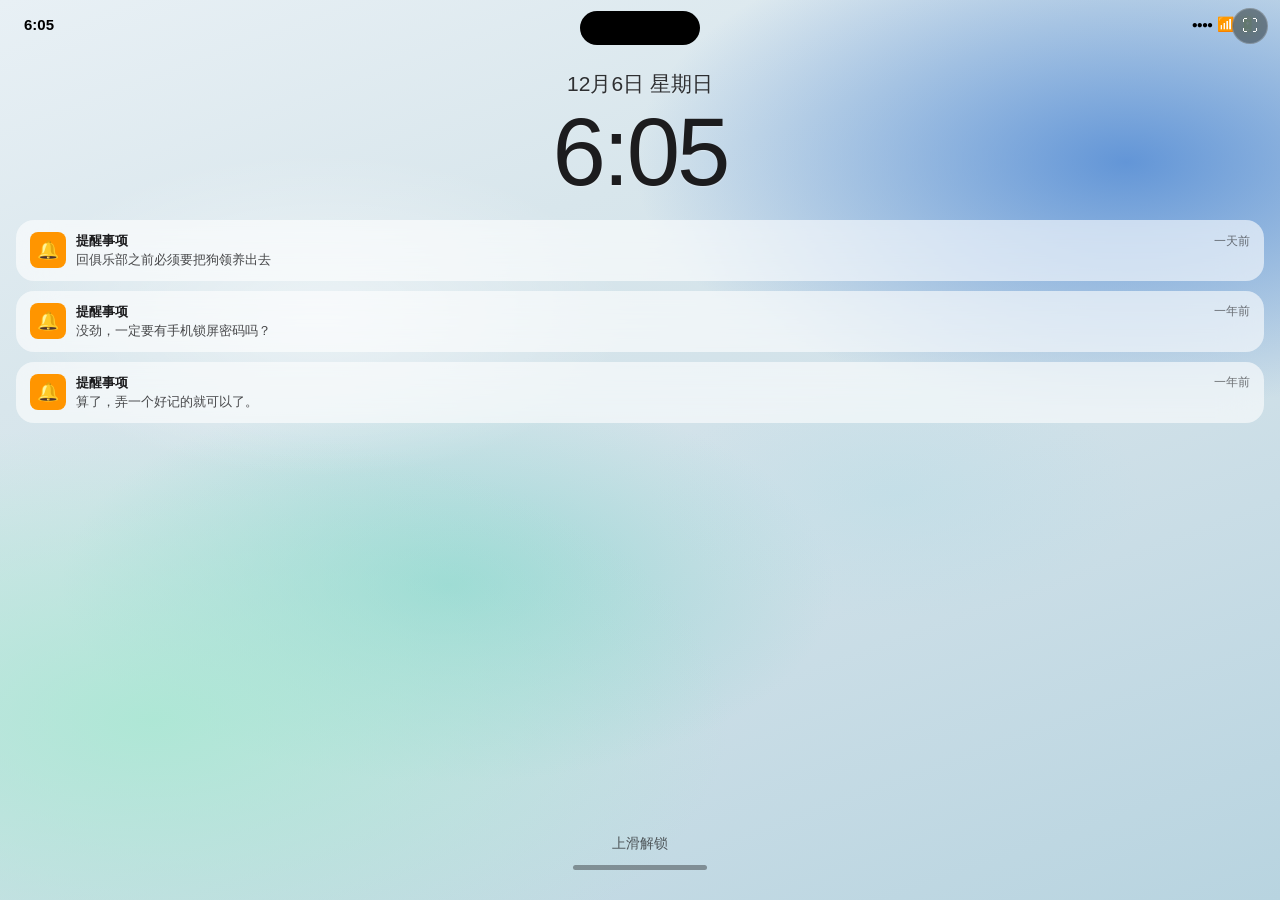
==== commit fe23ca0d: "Add files via upload" ====
--- a/standalone.html
+++ b/standalone.html
@@ -1,4 +1,11 @@
-<!DOCTYPE html><html lang="zh-CN"><head><meta charset="UTF-8"><meta name="viewport" content="width=device-width,initial-scale=1.0,maximum-scale=1.0,user-scalable=no"><title>iPhone Simulator</title><style>/* ============================================================
+<!DOCTYPE html>
+<html lang="zh-CN">
+<head>
+<meta charset="UTF-8">
+<meta name="viewport" content="width=device-width, initial-scale=1.0, maximum-scale=1.0, user-scalable=no">
+<title>iPhone Simulator</title>
+<style>
+/* ============================================================
    iPhone Simulator — 样式表
    ============================================================ */
 * { margin: 0; padding: 0; box-sizing: border-box; -webkit-tap-highlight-color: transparent; }
@@ -139,8 +146,8 @@
   font-size: 15px;
   font-weight: 600;
 }
-/* App 界面内状态栏为深色背景时改白色 */
-.app-view .status-bar { color: #fff; }
+/* App 界面内状态栏：App 内容顶部为浅色，使用深色文字保证可读 */
+.app-view .status-bar { color: #000; }
 .status-bar .time { padding-top: 4px; }
 .status-right { display: flex; align-items: center; gap: 5px; padding-top: 4px; }
 .status-right .signal { font-size: 10px; letter-spacing: -1px; }
@@ -249,6 +256,16 @@
   z-index: 50;
 }
 .lock-view .home-indicator { margin-top: 0; background: #1c1c1e; opacity: 0.4; }
+/* 扩大锁屏解锁热区，方便点击/触控 */
+.lock-view .home-indicator::before {
+  content: '';
+  position: absolute;
+  left: 50%;
+  bottom: -12px;
+  transform: translateX(-50%);
+  width: 200px;
+  height: 60px;
+}
 .app-view .home-indicator { background: #000; opacity: 0.3; }
 
 /* ===== 密码界面 ===== */
@@ -501,6 +518,11 @@
 .home-fab:active {
   transform: scale(0.9);
   background: rgba(0, 0, 0, 0.75);
+}
+/* 聊天详情/朋友圈编辑页已有返回或发送操作，隐藏悬浮按钮避免遮挡 */
+.app-view:has(.wx-chat-detail) .home-fab,
+.app-view:has(.moments-compose) .home-fab {
+  display: none;
 }
 .app-header {
   position: sticky;
@@ -1779,22 +1801,112 @@
   from { transform: translateY(0); opacity: 1; }
   to { transform: translateY(-120%); opacity: 0; }
 }
-</style></head><body>
+
+/* 生真更换头像 —— 弹窗提示 */
+.avatar-change-modal {
+  position: absolute;
+  inset: 0;
+  background: rgba(0, 0, 0, 0.5);
+  display: flex;
+  align-items: center;
+  justify-content: center;
+  z-index: 10000;
+  animation: acmFadeIn 0.25s ease;
+}
+.avatar-change-modal.hide {
+  opacity: 0;
+  transition: opacity 0.3s ease;
+}
+.avatar-change-modal-card {
+  background: #fff;
+  border-radius: 18px;
+  padding: 28px 24px 20px;
+  width: 260px;
+  text-align: center;
+  animation: acmPop 0.3s cubic-bezier(0.34, 1.56, 0.64, 1);
+}
+.avatar-change-modal-avatar {
+  width: 90px;
+  height: 90px;
+  border-radius: 50%;
+  overflow: hidden;
+  margin: 0 auto 14px;
+  box-shadow: 0 4px 16px rgba(0, 0, 0, 0.15);
+}
+.avatar-change-modal-avatar img {
+  width: 100%;
+  height: 100%;
+  object-fit: cover;
+  display: block;
+}
+.avatar-change-modal-title {
+  font-size: 16px;
+  font-weight: 600;
+  color: #000;
+}
+.avatar-change-modal-desc {
+  font-size: 13px;
+  color: #8e8e93;
+  margin-top: 4px;
+  margin-bottom: 18px;
+}
+.avatar-change-modal-btn {
+  width: 100%;
+  padding: 10px;
+  background: #07C160;
+  color: #fff;
+  border: none;
+  border-radius: 10px;
+  font-size: 15px;
+  font-weight: 600;
+  cursor: pointer;
+}
+@keyframes acmFadeIn {
+  from { opacity: 0; }
+  to { opacity: 1; }
+}
+@keyframes acmPop {
+  from { opacity: 0; transform: scale(0.85); }
+  to { opacity: 1; transform: scale(1); }
+}
+
+</style>
+</head>
+<body>
 <div class="stage">
   <div class="phone" id="phone">
     <button class="fullscreen-btn" id="fullscreenBtn" onclick="toggleFullscreen()">⛶</button>
     <div class="screen" id="screen">
+
+      <!-- ===== 锁屏 ===== -->
       <div class="view lock-view active" id="lockView">
         <div class="lock-bg"></div>
         <div class="dynamic-island"></div>
-        <div class="status-bar"><span class="time status-time" id="statusTime">9:41</span><span class="status-right"><span class="signal">●●●●</span><span class="wifi">📶</span><span class="battery">🔋</span></span></div>
-        <div class="lock-content"><div class="lock-date" id="lockDate">1月1日 星期一</div><div class="lock-time" id="lockTime">9:41</div></div>
+        <div class="status-bar">
+          <span class="time status-time" id="statusTime">9:41</span>
+          <span class="status-right">
+            <span class="signal">●●●●</span>
+            <span class="wifi">📶</span>
+            <span class="battery">🔋</span>
+          </span>
+        </div>
+        <div class="lock-content">
+          <div class="lock-date" id="lockDate">1月1日 星期一</div>
+          <div class="lock-time" id="lockTime">9:41</div>
+        </div>
         <div class="lock-notifications" id="lockNotifications"></div>
-        <div class="lock-bottom"><div class="lock-hint">上滑解锁</div><div class="home-indicator"></div></div>
+        <div class="lock-bottom">
+          <div class="lock-hint">上滑解锁</div>
+          <div class="home-indicator"></div>
+        </div>
       </div>
+
+      <!-- ===== 密码界面 ===== -->
       <div class="view passcode-view" id="passcodeView">
         <div class="passcode-title">输入密码</div>
-        <div class="passcode-dots" id="passcodeDots"><span></span><span></span><span></span><span></span></div>
+        <div class="passcode-dots" id="passcodeDots">
+          <span></span><span></span><span></span><span></span>
+        </div>
         <div class="keypad">
           <button class="key" data-num="1">1<small> </small></button>
           <button class="key" data-num="2">2<small>ABC</small></button>
@@ -1811,47 +1923,79 @@
         </div>
         <button class="passcode-cancel">取消</button>
       </div>
+
+      <!-- ===== 主屏幕 ===== -->
       <div class="view home-view" id="homeView">
         <div class="home-bg"></div>
         <div class="dynamic-island"></div>
-        <div class="status-bar"><span class="time status-time">9:41</span><span class="status-right"><span class="signal">●●●●</span><span class="wifi">📶</span><span class="battery">🔋</span></span></div>
+        <div class="status-bar">
+          <span class="time status-time">9:41</span>
+          <span class="status-right">
+            <span class="signal">●●●●</span>
+            <span class="wifi">📶</span>
+            <span class="battery">🔋</span>
+          </span>
+        </div>
         <div class="widgets">
-          <div class="widget calendar-widget"><div class="widget-cal-day" id="widgetCalDay">星期一</div><div class="widget-cal-date" id="widgetCalDate">1</div><div class="widget-cal-events"><div class="cal-event"><span class="dot orange"></span> 生真生日</div></div></div>
-          <div class="widget weather-widget"><div class="w-city">首尔</div><div class="w-temp">18°</div><div class="w-desc">多云</div></div>
+          <div class="widget calendar-widget">
+            <div class="widget-cal-day" id="widgetCalDay">星期一</div>
+            <div class="widget-cal-date" id="widgetCalDate">1</div>
+            <div class="widget-cal-events">
+              <div class="cal-event"><span class="dot orange"></span> 生真生日</div>
+            </div>
+          </div>
+          <div class="widget weather-widget">
+            <div class="w-city">上海</div>
+            <div class="w-temp">22°</div>
+            <div class="w-desc">多云</div>
+          </div>
         </div>
         <div class="app-grid" id="appGrid"></div>
         <div class="search-bar">🔍 &nbsp;搜索</div>
         <div class="dock" id="dock"></div>
         <div class="home-indicator"></div>
       </div>
+
+      <!-- ===== App 视图 ===== -->
       <div class="view app-view" id="appView">
-        <div class="status-bar"><span class="time status-time">9:41</span><span class="status-right"><span class="signal">●●●●</span><span class="wifi">📶</span><span class="battery">🔋</span></span></div>
+        <div class="status-bar">
+          <span class="time status-time">9:41</span>
+          <span class="status-right">
+            <span class="signal">●●●●</span>
+            <span class="wifi">📶</span>
+            <span class="battery">🔋</span>
+          </span>
+        </div>
         <div class="app-content" id="appContent"></div>
         <button class="home-fab" onclick="goHome()" title="返回桌面">⌂</button>
       </div>
+
+      <!-- ===== 通知横幅容器 ===== -->
       <div class="notification-banner-container" id="notifBannerContainer"></div>
+
     </div>
   </div>
 </div>
-<script>/* ============================================================
+<script>
+/* ============================================================
    iPhone Simulator — 故事数据
    故事：拉齐亚 × 生真 —— 从领养糖糖到相爱
    修改这里的内容即可自定义你的故事
    ============================================================ */
 
 // ===== 手机密码（4位数字）=====
-const PASSCODE = '0000';
+const PASSCODE = '9999';
 
 // ===== 手机主人信息 =====
 const OWNER = {
   name: '拉齐亚',            // 真实姓名（用于聊天记录、语音备忘录、朋友圈等故事内容）
   wechatName: '现用idVram', // 微信昵称（仅微信界面显示用）
-  signature: '曾用名：海月九', // 微信个性签名
+  signature: '曾用名海月九，现在已经不接单了', // 微信个性签名
   birthdayGirl: '生真',   // 爱人名字
   birthdayMonth: 3,        // 生真生日月
   birthdayDay: 19,         // 生真生日日
   // 头像：拉齐亚头像 —— 用户上传的图片
-  avatar: '[data-uri]',
+  avatar: '[data-uri]',
   avatarColor: 'linear-gradient(135deg, #7ee8fa, #4facfe)',
 };
 
@@ -1870,7 +2014,7 @@
     icon: '🔔',
     iconBg: '#ff9500',
     title: '提醒事项',
-    text: '手机密码，真的非要有吗？',
+    text: '没劲，一定要有手机锁屏密码吗？',
     time: '一年前'
   },
   {  app: 'reminders',
@@ -1900,7 +2044,7 @@
 const DOCK_APPS = [
   { id: 'phone',    name: '电话',   icon: 'phone',   color: 'linear-gradient(135deg, #65f38f, #28c253)' },
   { id: 'safari',   name: 'Safari', icon: 'safari',  color: 'linear-gradient(135deg, #3aa8ff, #0f5fe0)' },
-  { id: 'wechat',   name: '微信',   icon: 'wechat',  color: 'linear-gradient(135deg, #34d058, #1aad19)', badge: 5 },
+  { id: 'wechat',   name: '微信',   icon: 'wechat',  color: 'linear-gradient(135deg, #34d058, #1aad19)' },
   { id: 'music',    name: '音乐',   icon: 'music',   color: 'linear-gradient(135deg, #ff5e62, #ff2d55)' },
 ];
 
@@ -1911,7 +2055,7 @@
 const CHATS = {
   '生真': {
     unread: 5,
-    avatar: '[data-uri]